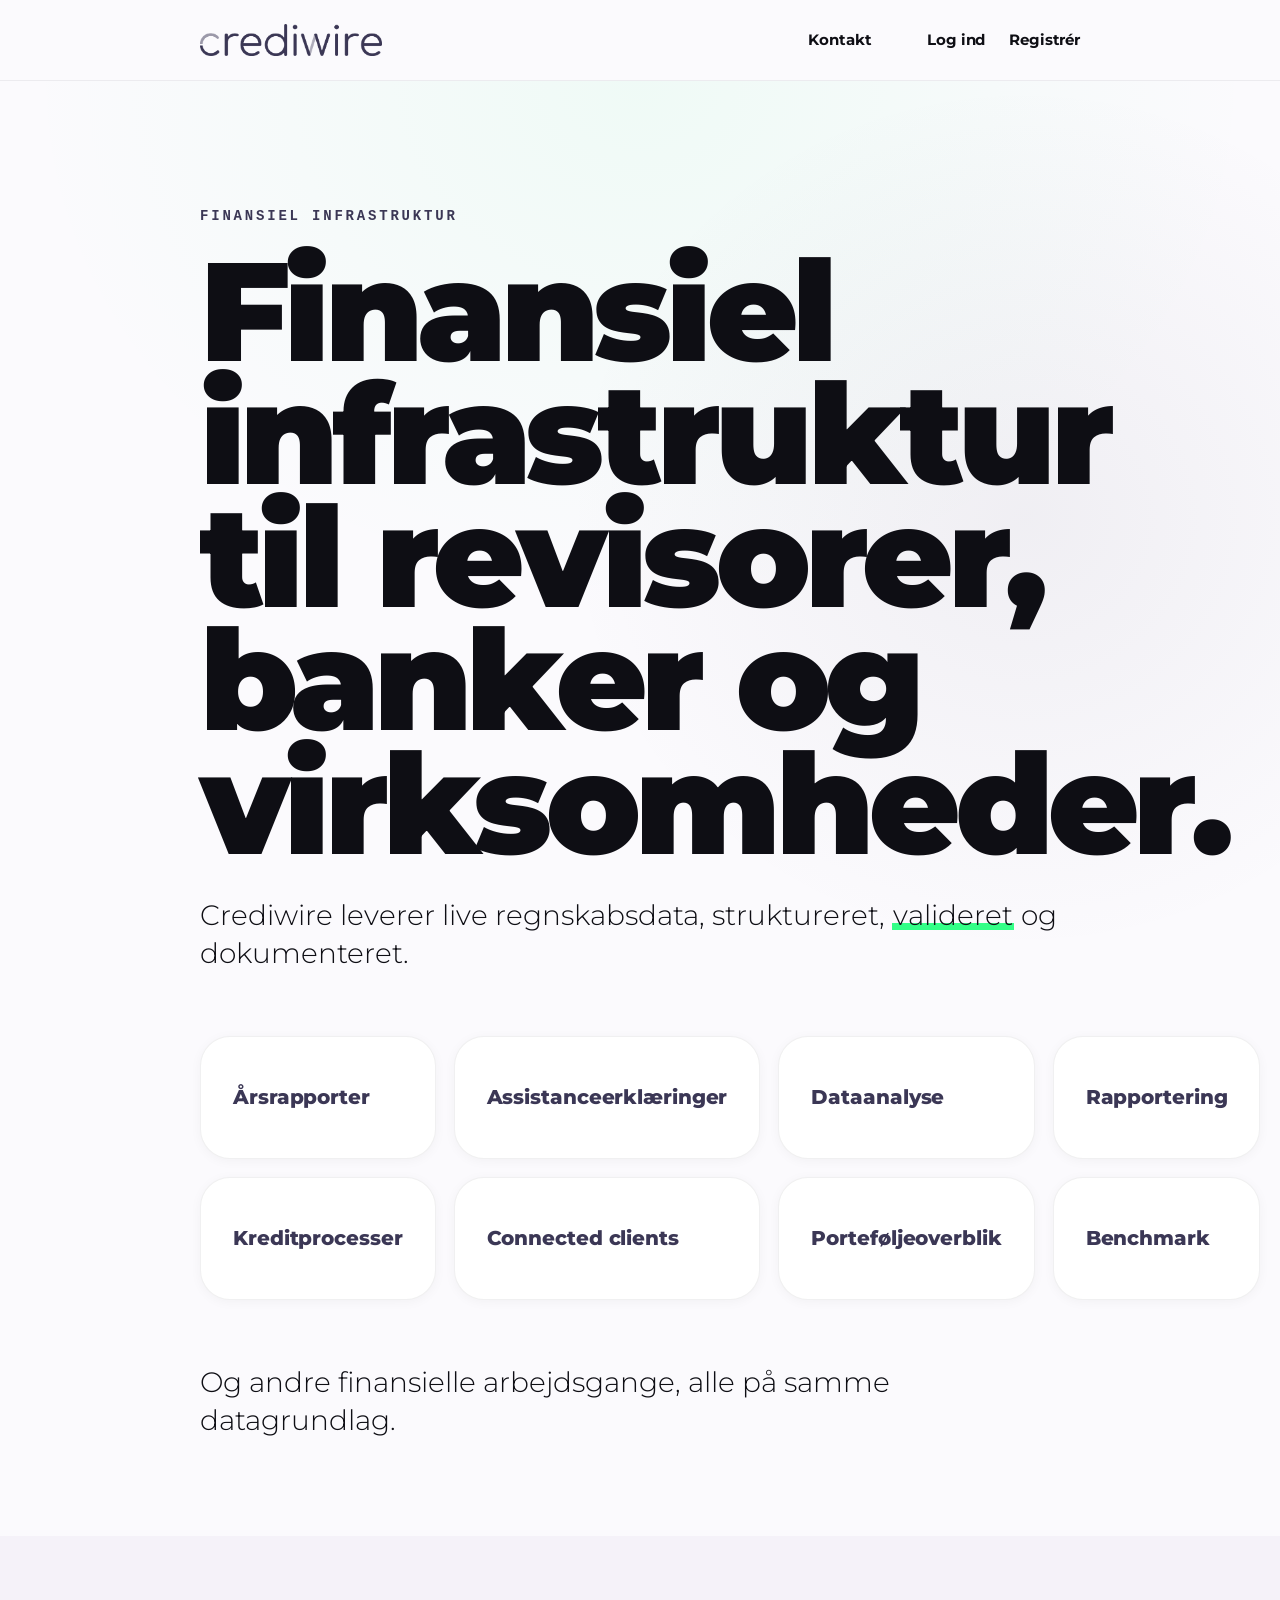
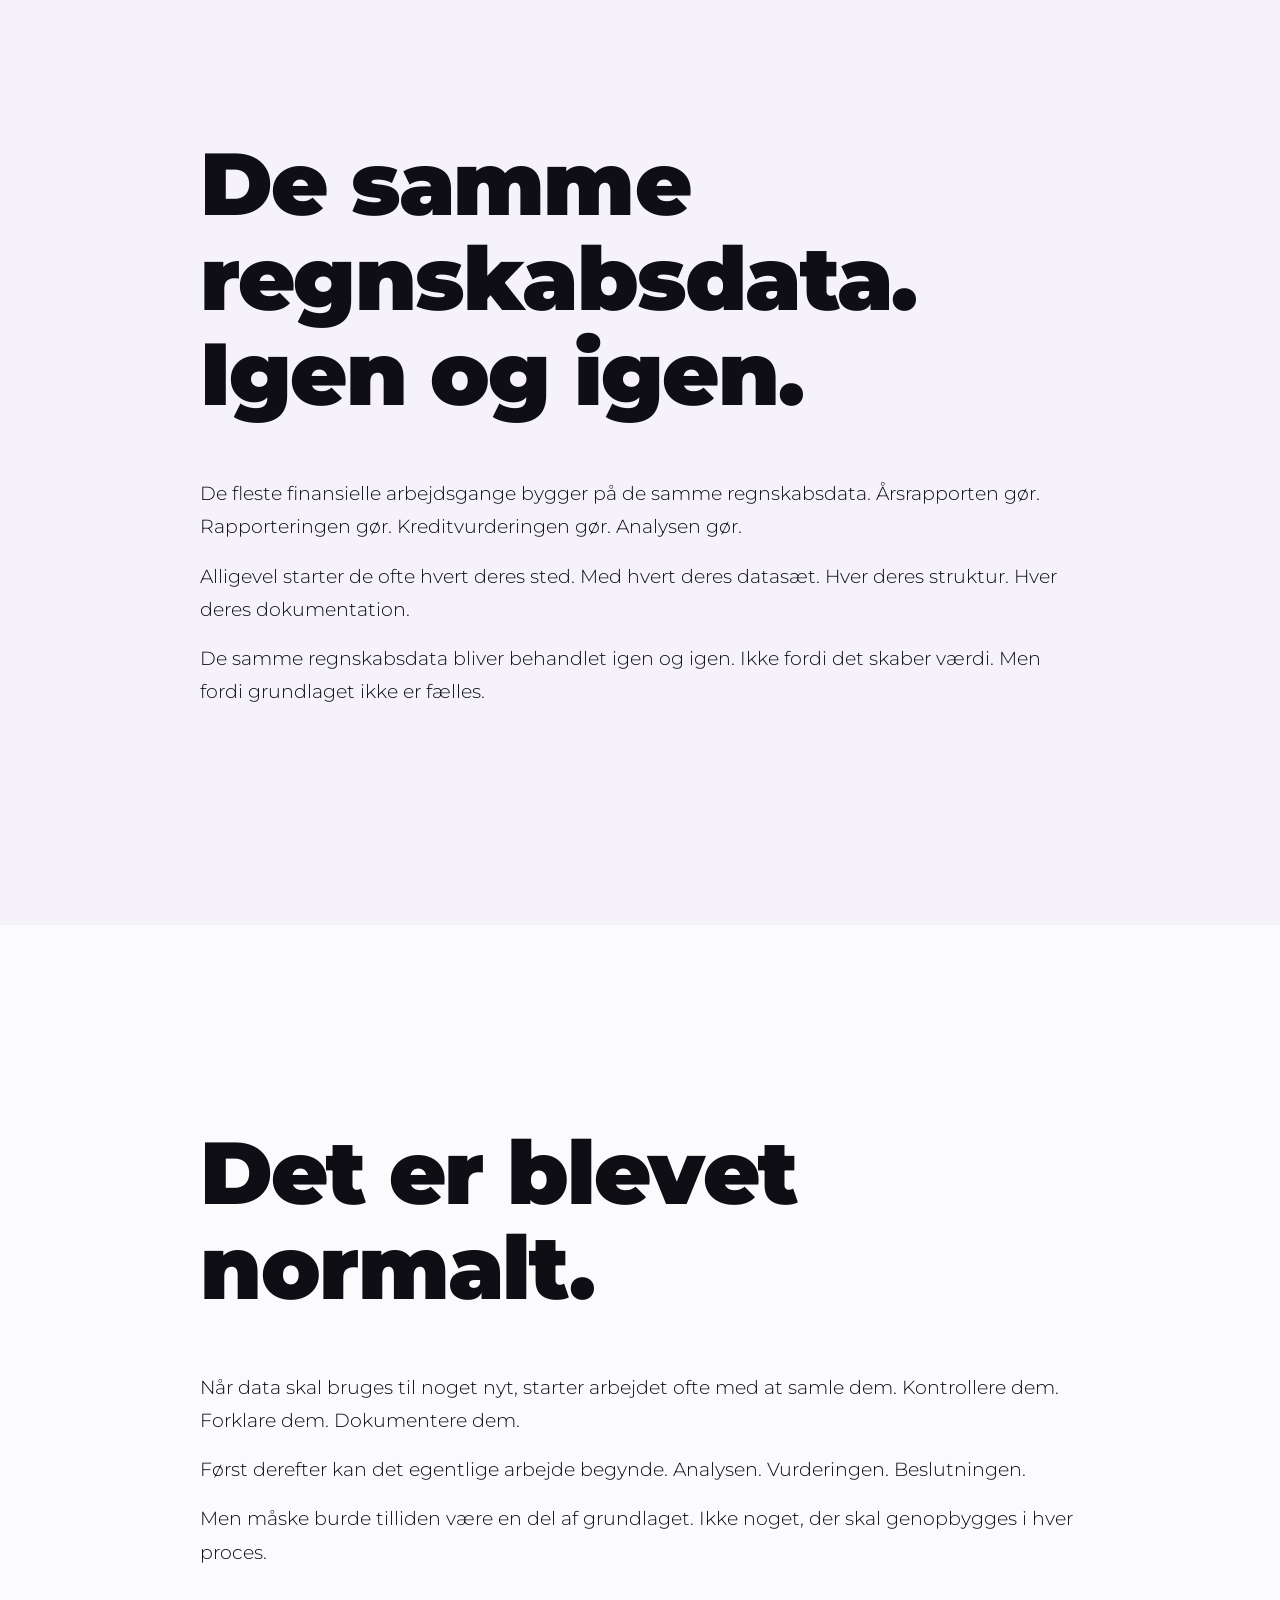
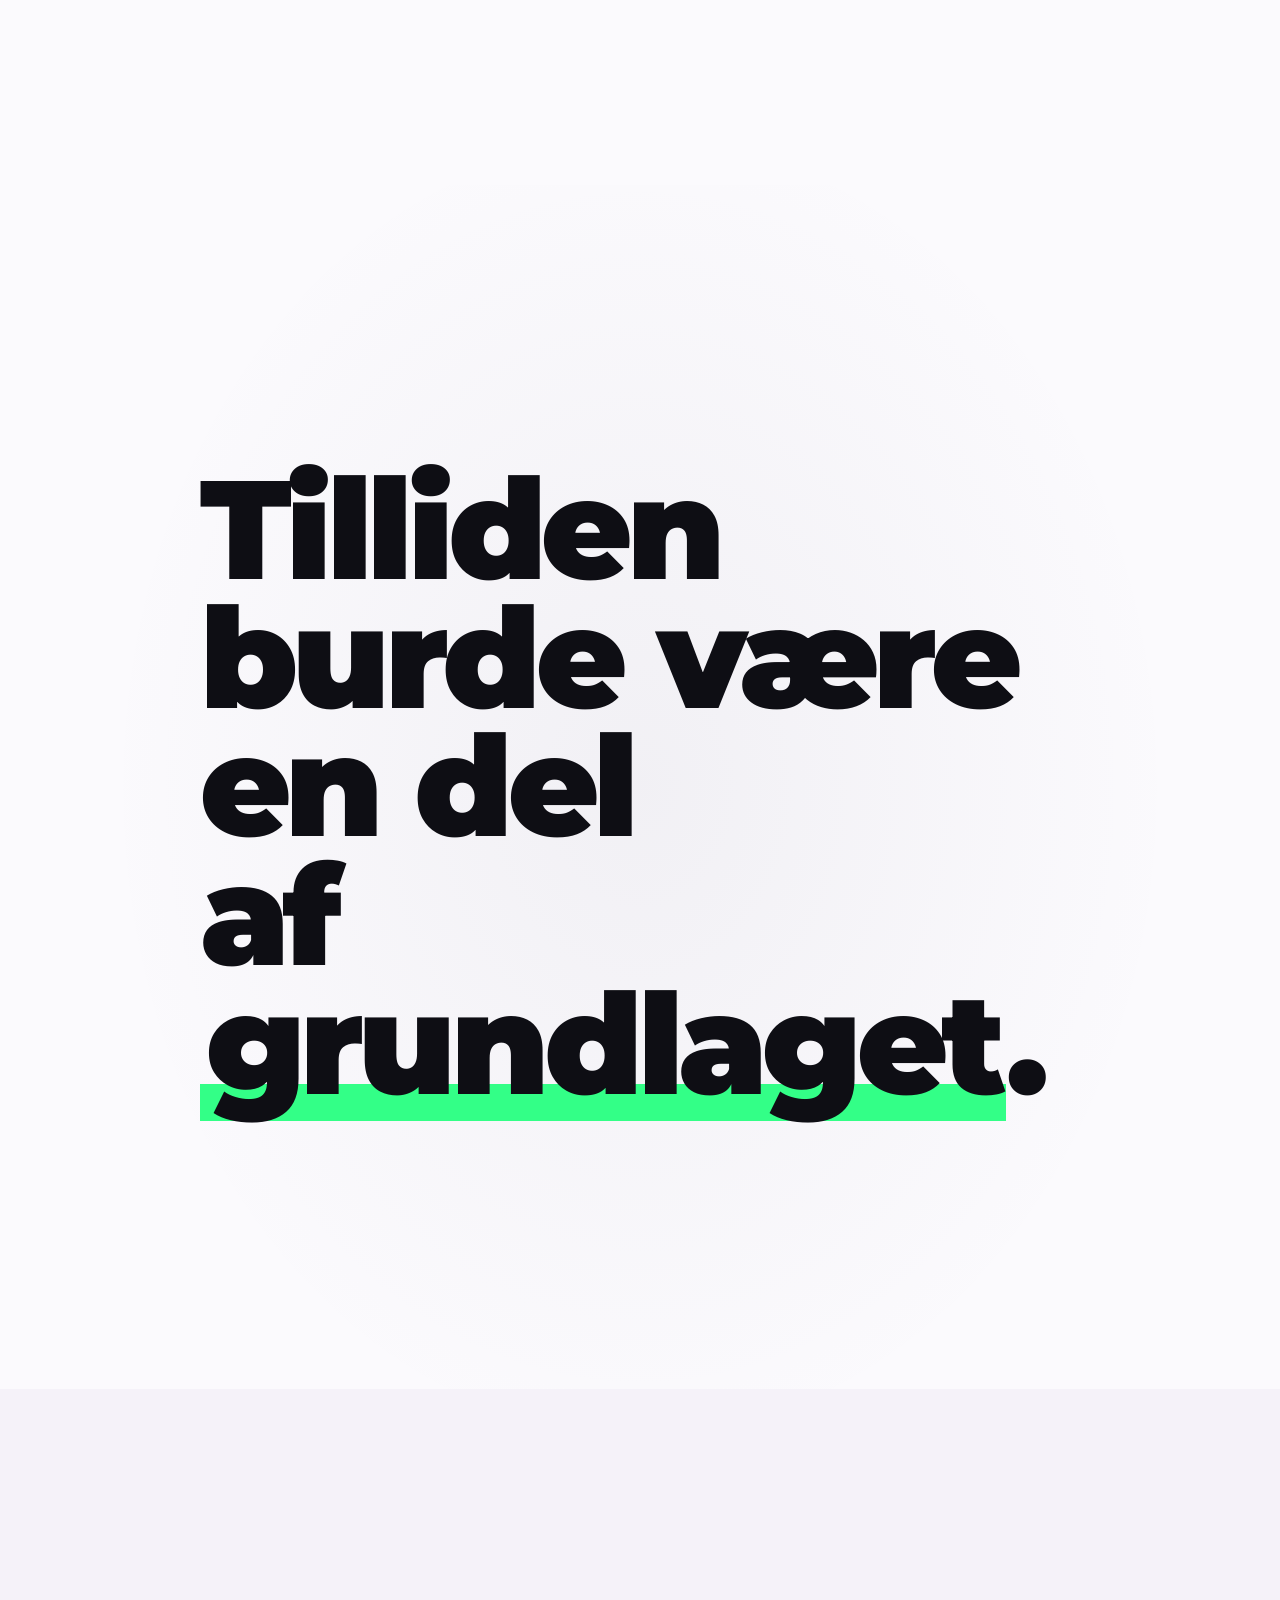
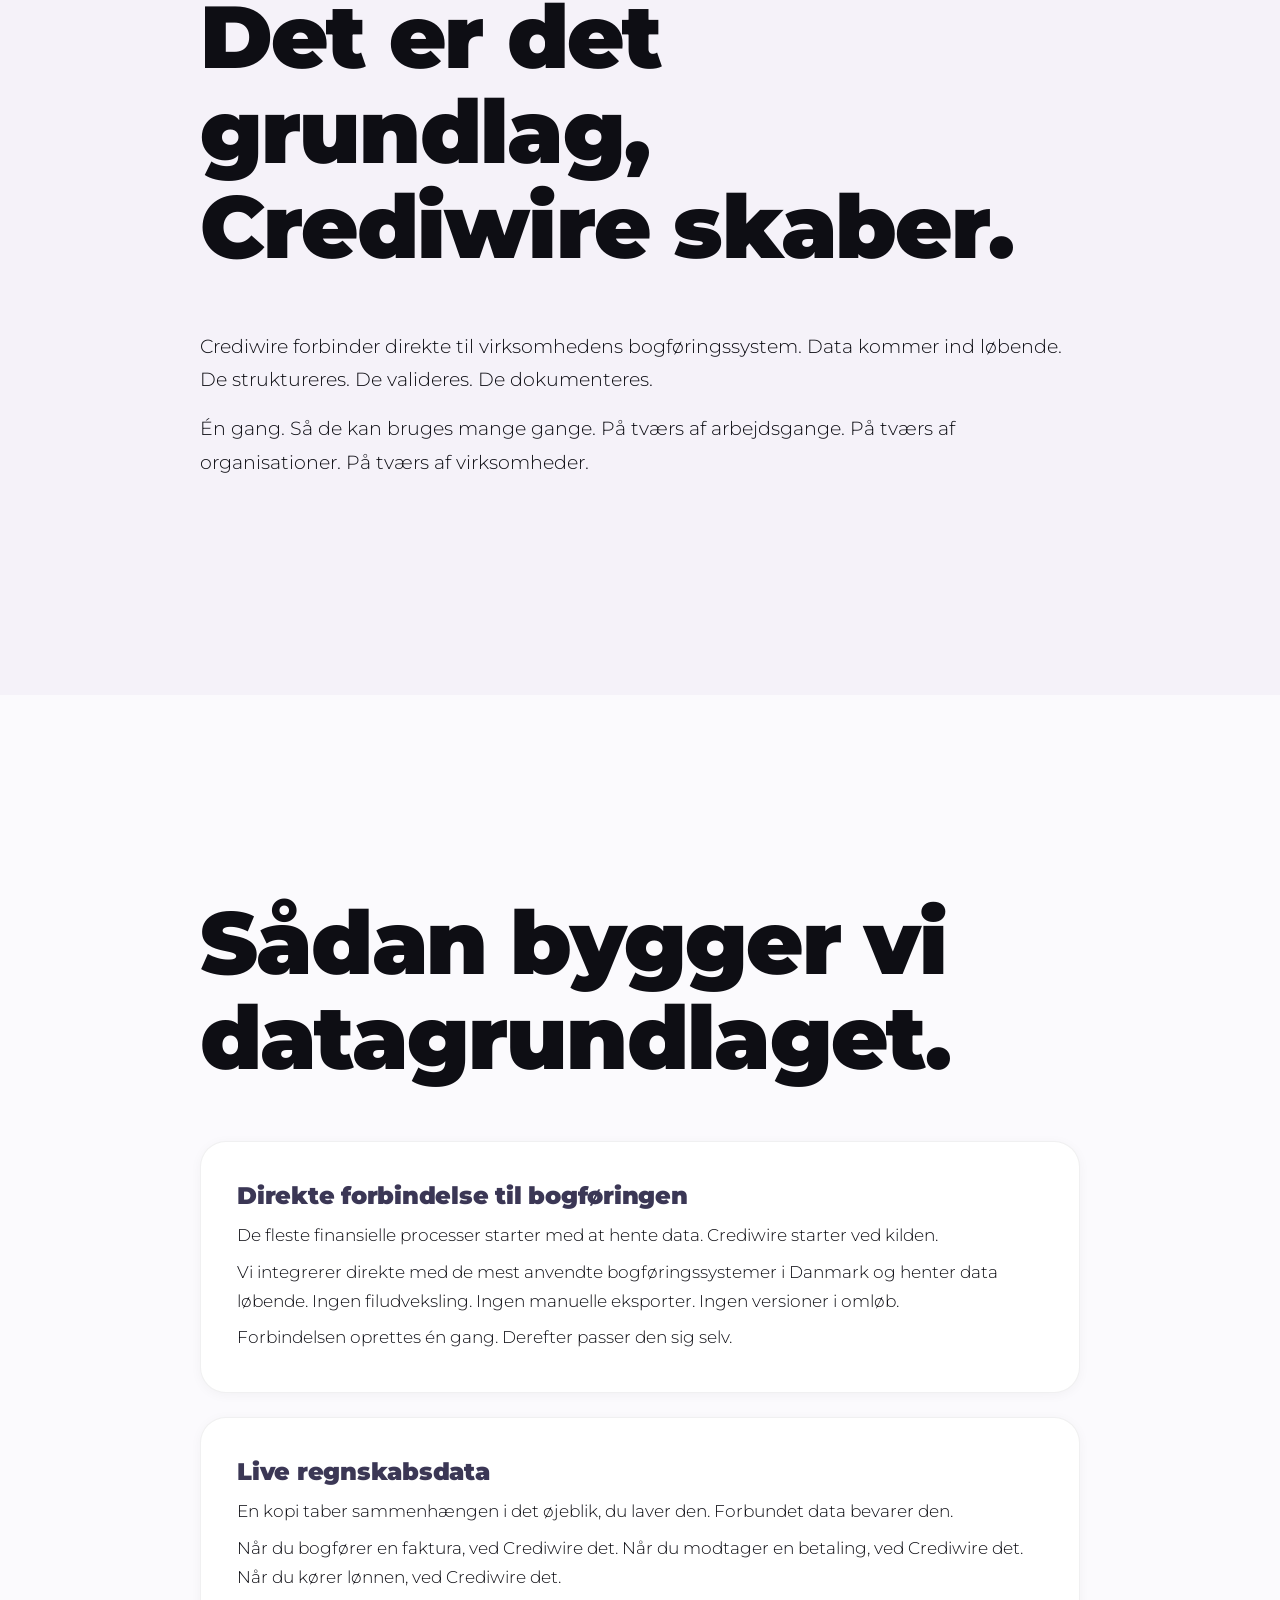
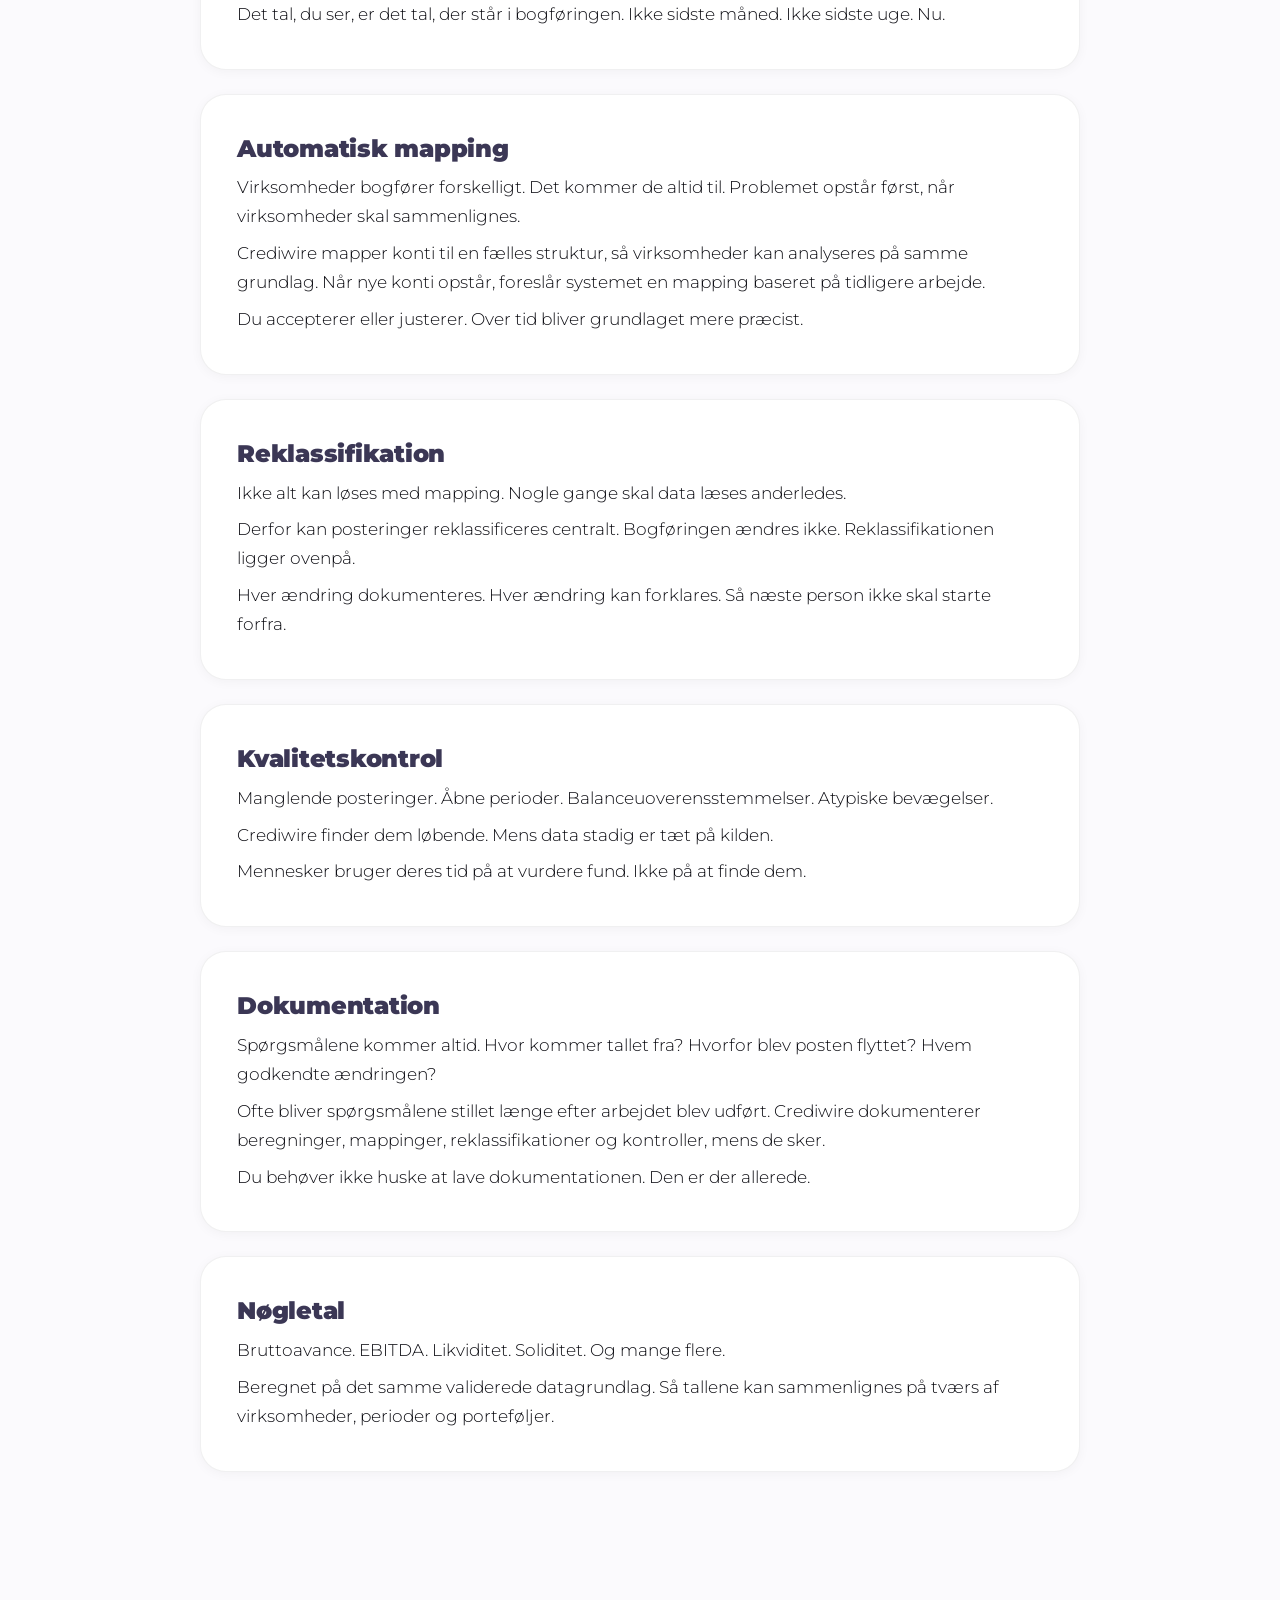
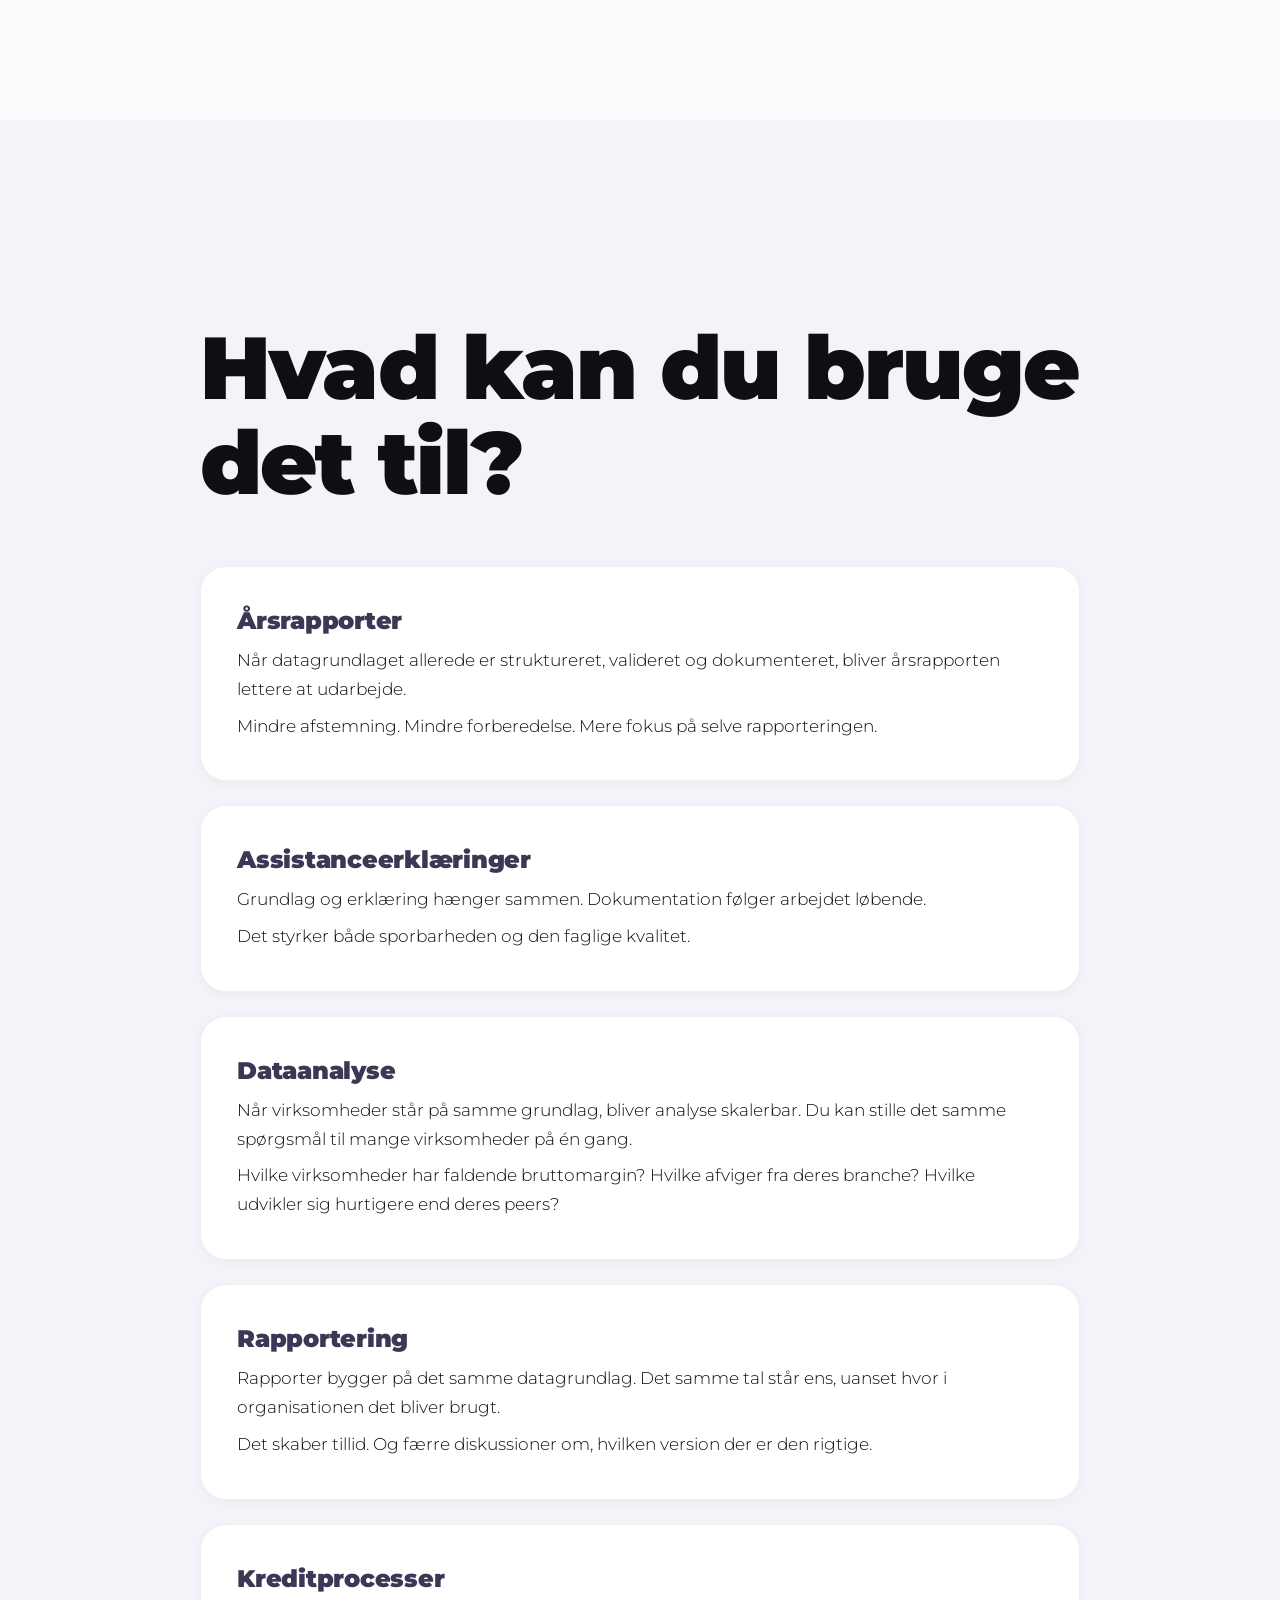
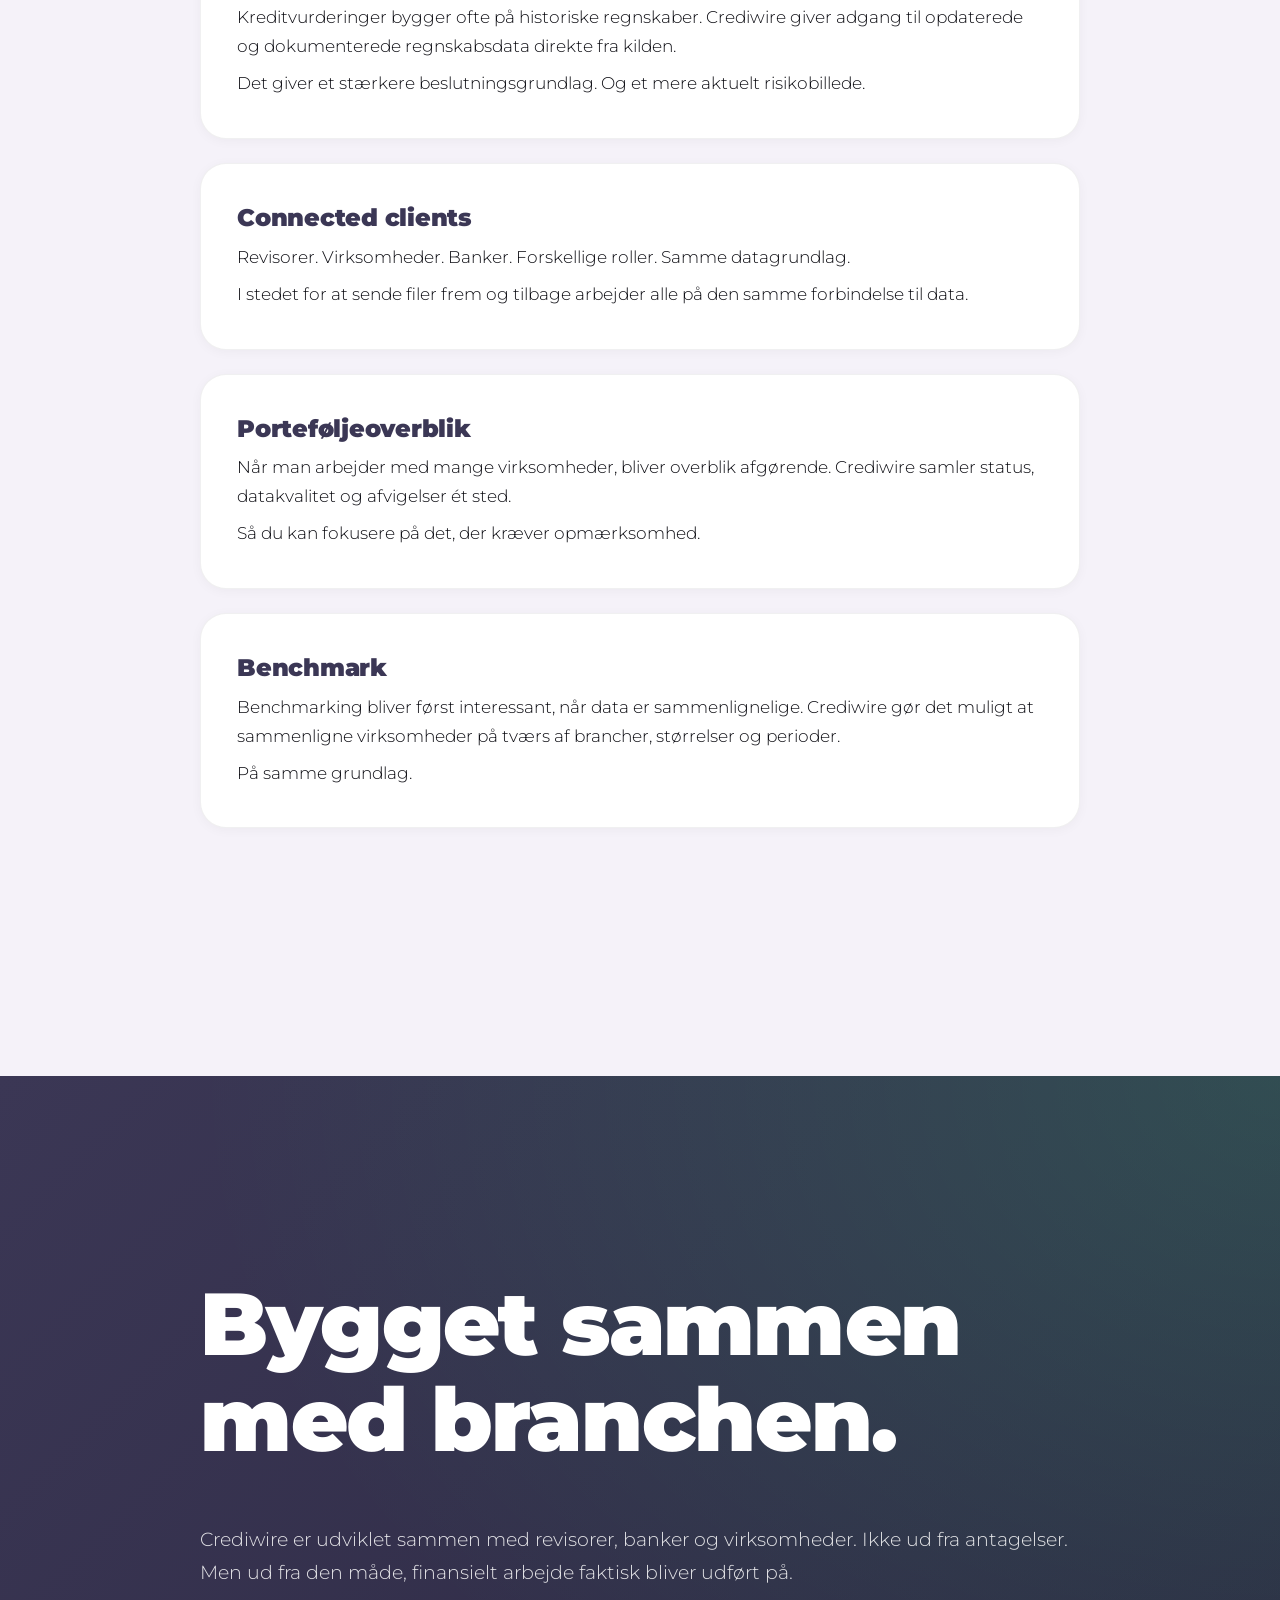
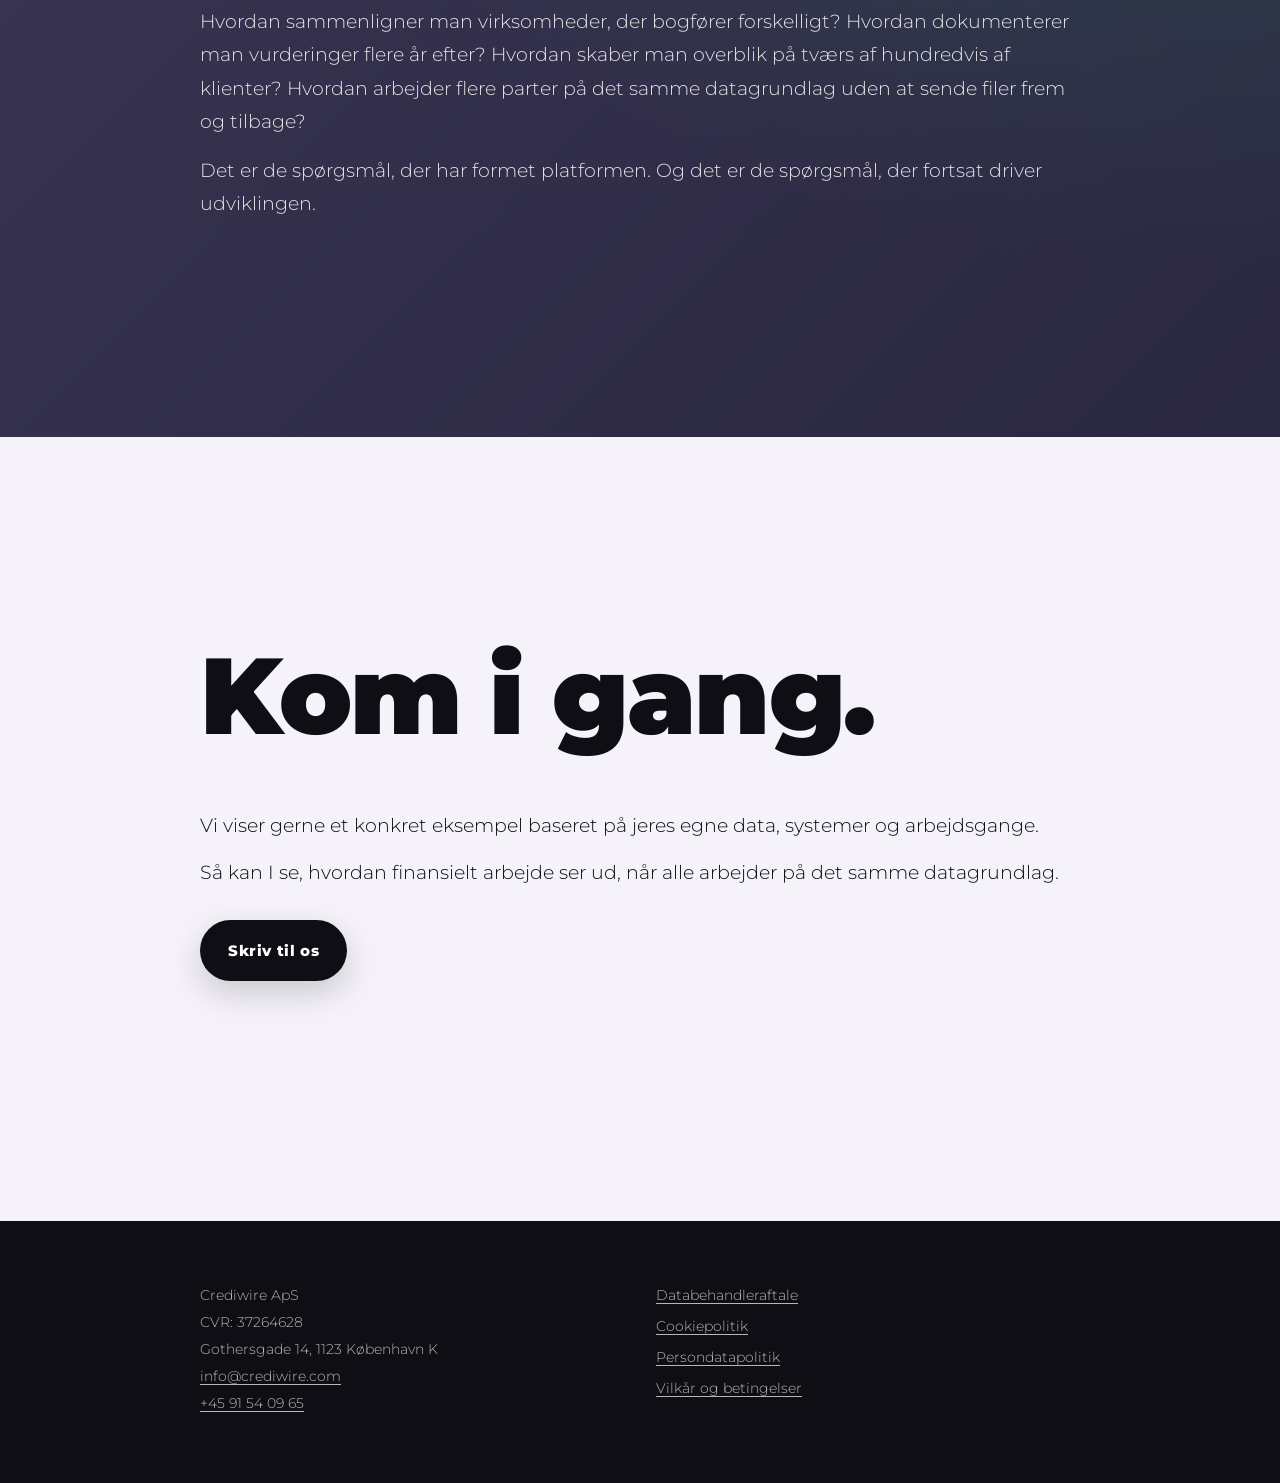
==== deploy/index.html @ c5604cca "Add full website redesign with Cloudflare Pages deploy setup Includes: - Production-ready site in de" ====
<!doctype html>
<html lang="da">
  <head>
    <meta charset="utf-8">
    <meta name="viewport" content="width=device-width, initial-scale=1">
    <title>Crediwire — Finansiel infrastruktur til revisorer, banker og virksomheder</title>
    <meta name="description" content="Crediwire leverer live regnskabsdata, struktureret, valideret og dokumenteret. Finansiel infrastruktur til revisorer, banker og virksomheder.">
    <meta name="theme-color" content="#3B3755">

    <meta property="og:type" content="website">
    <meta property="og:title" content="Crediwire — Finansiel infrastruktur">
    <meta property="og:description" content="Live regnskabsdata, struktureret, valideret og dokumenteret. Det grundlag, finansielt arbejde står på.">
    <meta property="og:url" content="https://www.crediwire.com/">
    <meta property="og:image" content="https://www.crediwire.com/CW_logo_lilla_rgb.png">
    <meta property="og:locale" content="da_DK">
    <meta property="og:site_name" content="Crediwire">

    <meta name="twitter:card" content="summary_large_image">
    <meta name="twitter:title" content="Crediwire — Finansiel infrastruktur">
    <meta name="twitter:description" content="Live regnskabsdata, struktureret, valideret og dokumenteret.">
    <meta name="twitter:image" content="https://www.crediwire.com/CW_logo_lilla_rgb.png">

    <link rel="icon" type="image/png" href="/CW_logo_lilla_rgb.png">
    <link rel="apple-touch-icon" href="/CW_logo_lilla_rgb.png">
    <link rel="canonical" href="https://www.crediwire.com/">
    <link rel="stylesheet" href="shared.css">
  </head>
  <body>
    <header class="site-header">
      <a class="logo" href="/" aria-label="Crediwire">
        <img src="CW_logo_lilla_rgb.png" alt="">
      </a>
      <input type="checkbox" id="menu-toggle" class="menu-toggle" aria-hidden="true">
      <label for="menu-toggle" class="burger" aria-label="Menu">
        <span></span><span></span><span></span>
      </label>
      <nav class="nav" aria-label="Hovednavigation">
        <a href="#kontakt">Kontakt</a>
        <a href="https://app.crediwire.com/login">Log ind</a>
        <a href="https://app.crediwire.com/register">Registrér</a>
      </nav>
    </header>

    <section class="section hero">
      <div class="inner">
        <span class="label">Finansiel infrastruktur</span>
        <h1>Finansiel infrastruktur til revisorer, banker og virksomheder.</h1>
        <p class="lead">Crediwire leverer live regnskabsdata, struktureret, <span class="hi">valideret</span> og dokumenteret.</p>
        <div class="tile-grid">
          <div class="tile">Årsrapporter</div>
          <div class="tile">Assistanceerklæringer</div>
          <div class="tile">Dataanalyse</div>
          <div class="tile">Rapportering</div>
          <div class="tile">Kreditprocesser</div>
          <div class="tile">Connected clients</div>
          <div class="tile">Porteføljeoverblik</div>
          <div class="tile">Benchmark</div>
        </div>
        <p class="lead">Og andre finansielle arbejdsgange, alle på samme datagrundlag.</p>
      </div>
    </section>

    <section class="section tint">
      <div class="inner">
        <h2>De samme regnskabsdata. Igen og igen.</h2>
        <p>De fleste finansielle arbejdsgange bygger på de samme regnskabsdata. Årsrapporten gør. Rapporteringen gør. Kreditvurderingen gør. Analysen gør.</p>
        <p>Alligevel starter de ofte hvert deres sted. Med hvert deres datasæt. Hver deres struktur. Hver deres dokumentation.</p>
        <p>De samme regnskabsdata bliver behandlet igen og igen. Ikke fordi det skaber værdi. Men fordi grundlaget ikke er fælles.</p>
      </div>
    </section>

    <section class="section">
      <div class="inner">
        <h2>Det er blevet normalt.</h2>
        <p>Når data skal bruges til noget nyt, starter arbejdet ofte med at samle dem. Kontrollere dem. Forklare dem. Dokumentere dem.</p>
        <p>Først derefter kan det egentlige arbejde begynde. Analysen. Vurderingen. Beslutningen.</p>
        <p>Men måske burde tilliden være en del af grundlaget. Ikke noget, der skal genopbygges i hver proces.</p>
      </div>
    </section>

    <div class="stat-wrap"><p class="stat">Tilliden burde være en del<br>af <span class="hi">grundlaget</span>.</p></div>

    <section class="section tint">
      <div class="inner">
        <h2>Det er det grundlag, Crediwire skaber.</h2>
        <p>Crediwire forbinder direkte til virksomhedens bogføringssystem. Data kommer ind løbende. De struktureres. De valideres. De dokumenteres.</p>
        <p>Én gang. Så de kan bruges mange gange. På tværs af arbejdsgange. På tværs af organisationer. På tværs af virksomheder.</p>
      </div>
    </section>

    <section class="section">
      <div class="inner">
        <h2>Sådan bygger vi datagrundlaget.</h2>

        <div class="feature-grid">
          <div class="feature-box">
            <h4>Direkte forbindelse til bogføringen</h4>
            <p>De fleste finansielle processer starter med at hente data. Crediwire starter ved kilden.</p>
            <p>Vi integrerer direkte med de mest anvendte bogføringssystemer i Danmark og henter data løbende. Ingen filudveksling. Ingen manuelle eksporter. Ingen versioner i omløb.</p>
            <p>Forbindelsen oprettes én gang. Derefter passer den sig selv.</p>
          </div>

          <div class="feature-box">
            <h4>Live regnskabsdata</h4>
            <p>En kopi taber sammenhængen i det øjeblik, du laver den. Forbundet data bevarer den.</p>
            <p>Når du bogfører en faktura, ved Crediwire det. Når du modtager en betaling, ved Crediwire det. Når du kører lønnen, ved Crediwire det.</p>
            <p>Det tal, du ser, er det tal, der står i bogføringen. Ikke sidste måned. Ikke sidste uge. Nu.</p>
          </div>

          <div class="feature-box">
            <h4>Automatisk mapping</h4>
            <p>Virksomheder bogfører forskelligt. Det kommer de altid til. Problemet opstår først, når virksomheder skal sammenlignes.</p>
            <p>Crediwire mapper konti til en fælles struktur, så virksomheder kan analyseres på samme grundlag. Når nye konti opstår, foreslår systemet en mapping baseret på tidligere arbejde.</p>
            <p>Du accepterer eller justerer. Over tid bliver grundlaget mere præcist.</p>
          </div>

          <div class="feature-box">
            <h4>Reklassifikation</h4>
            <p>Ikke alt kan løses med mapping. Nogle gange skal data læses anderledes.</p>
            <p>Derfor kan posteringer reklassificeres centralt. Bogføringen ændres ikke. Reklassifikationen ligger ovenpå.</p>
            <p>Hver ændring dokumenteres. Hver ændring kan forklares. Så næste person ikke skal starte forfra.</p>
          </div>

          <div class="feature-box">
            <h4>Kvalitetskontrol</h4>
            <p>Manglende posteringer. Åbne perioder. Balanceuoverensstemmelser. Atypiske bevægelser.</p>
            <p>Crediwire finder dem løbende. Mens data stadig er tæt på kilden.</p>
            <p>Mennesker bruger deres tid på at vurdere fund. Ikke på at finde dem.</p>
          </div>

          <div class="feature-box">
            <h4>Dokumentation</h4>
            <p>Spørgsmålene kommer altid. Hvor kommer tallet fra? Hvorfor blev posten flyttet? Hvem godkendte ændringen?</p>
            <p>Ofte bliver spørgsmålene stillet længe efter arbejdet blev udført. Crediwire dokumenterer beregninger, mappinger, reklassifikationer og kontroller, mens de sker.</p>
            <p>Du behøver ikke huske at lave dokumentationen. Den er der allerede.</p>
          </div>

          <div class="feature-box">
            <h4>Nøgletal</h4>
            <p>Bruttoavance. EBITDA. Likviditet. Soliditet. Og mange flere.</p>
            <p>Beregnet på det samme validerede datagrundlag. Så tallene kan sammenlignes på tværs af virksomheder, perioder og porteføljer.</p>
          </div>
        </div>
      </div>
    </section>

    <section class="section tint">
      <div class="inner">
        <h2>Hvad kan du bruge det til?</h2>

        <div class="feature-grid">
          <div class="feature-box">
            <h4>Årsrapporter</h4>
            <p>Når datagrundlaget allerede er struktureret, valideret og dokumenteret, bliver årsrapporten lettere at udarbejde.</p>
            <p>Mindre afstemning. Mindre forberedelse. Mere fokus på selve rapporteringen.</p>
          </div>

          <div class="feature-box">
            <h4>Assistanceerklæringer</h4>
            <p>Grundlag og erklæring hænger sammen. Dokumentation følger arbejdet løbende.</p>
            <p>Det styrker både sporbarheden og den faglige kvalitet.</p>
          </div>

          <div class="feature-box">
            <h4>Dataanalyse</h4>
            <p>Når virksomheder står på samme grundlag, bliver analyse skalerbar. Du kan stille det samme spørgsmål til mange virksomheder på én gang.</p>
            <p>Hvilke virksomheder har faldende bruttomargin? Hvilke afviger fra deres branche? Hvilke udvikler sig hurtigere end deres peers?</p>
          </div>

          <div class="feature-box">
            <h4>Rapportering</h4>
            <p>Rapporter bygger på det samme datagrundlag. Det samme tal står ens, uanset hvor i organisationen det bliver brugt.</p>
            <p>Det skaber tillid. Og færre diskussioner om, hvilken version der er den rigtige.</p>
          </div>

          <div class="feature-box">
            <h4>Kreditprocesser</h4>
            <p>Kreditvurderinger bygger ofte på historiske regnskaber. Crediwire giver adgang til opdaterede og dokumenterede regnskabsdata direkte fra kilden.</p>
            <p>Det giver et stærkere beslutningsgrundlag. Og et mere aktuelt risikobillede.</p>
          </div>

          <div class="feature-box">
            <h4>Connected clients</h4>
            <p>Revisorer. Virksomheder. Banker. Forskellige roller. Samme datagrundlag.</p>
            <p>I stedet for at sende filer frem og tilbage arbejder alle på den samme forbindelse til data.</p>
          </div>

          <div class="feature-box">
            <h4>Porteføljeoverblik</h4>
            <p>Når man arbejder med mange virksomheder, bliver overblik afgørende. Crediwire samler status, datakvalitet og afvigelser ét sted.</p>
            <p>Så du kan fokusere på det, der kræver opmærksomhed.</p>
          </div>

          <div class="feature-box">
            <h4>Benchmark</h4>
            <p>Benchmarking bliver først interessant, når data er sammenlignelige. Crediwire gør det muligt at sammenligne virksomheder på tværs af brancher, størrelser og perioder.</p>
            <p>På samme grundlag.</p>
          </div>
        </div>
      </div>
    </section>

    <section class="section lilac">
      <div class="inner">
        <h2>Bygget sammen med branchen.</h2>
        <p>Crediwire er udviklet sammen med revisorer, banker og virksomheder. Ikke ud fra antagelser. Men ud fra den måde, finansielt arbejde faktisk bliver udført på.</p>
        <p>Hvordan sammenligner man virksomheder, der bogfører forskelligt? Hvordan dokumenterer man vurderinger flere år efter? Hvordan skaber man overblik på tværs af hundredvis af klienter? Hvordan arbejder flere parter på det samme datagrundlag uden at sende filer frem og tilbage?</p>
        <p>Det er de spørgsmål, der har formet platformen. Og det er de spørgsmål, der fortsat driver udviklingen.</p>
      </div>
    </section>

    <section class="section tint cta" id="kontakt">
      <div class="inner">
        <h2>Kom i gang.</h2>
        <p>Vi viser gerne et konkret eksempel baseret på jeres egne data, systemer og arbejdsgange.</p>
        <p>Så kan I se, hvordan finansielt arbejde ser ud, når alle arbejder på det samme datagrundlag.</p>
        <a class="contact" href="mailto:info@crediwire.com">Skriv til os</a>
      </div>
    </section>

    <footer class="site-footer">
      <div class="grid">
        <div class="info">
          <p>Crediwire ApS</p>
          <p>CVR: 37264628</p>
          <p>Gothersgade 14, 1123 København K</p>
          <p><a href="mailto:info@crediwire.com">info@crediwire.com</a></p>
          <p><a href="tel:+4591540965">+45 91 54 09 65</a></p>
        </div>
        <nav>
          <a href="https://www.crediwire.dk/data-processing-agreement">Databehandleraftale</a>
          <a href="https://www.crediwire.dk/cookie-policy">Cookiepolitik</a>
          <a href="https://www.crediwire.dk/privacy-policy">Persondatapolitik</a>
          <a href="https://www.crediwire.dk/terms-and-conditions">Vilkår og betingelser</a>
        </nav>
      </div>
    </footer>
  </body>
</html>
---- deploy/shared.css ----
@import url("https://fonts.googleapis.com/css2?family=Montserrat:wght@300;700;800;900&display=swap");

:root {
  --bg: #FBFAFD;
  --bg-tint: #F5F2F9;
  --ink: #0E0E14;
  --ink-mute: #4F4B6B;
  --purple: #3B3755;
  --purple-light: #6F6A92;
  --green: #33FF87;
  --white: #fff;
  --col: 880px;
}

* { box-sizing: border-box; }
html, body { overflow-x: hidden; max-width: 100%; }
html {
  -webkit-font-smoothing: antialiased;
  -moz-osx-font-smoothing: grayscale;
  -webkit-text-size-adjust: 100%;
  text-size-adjust: 100%;
}
body {
  margin: 0;
  background: var(--bg);
  color: var(--ink);
  font-family: "Montserrat", sans-serif;
  font-weight: 300;
  line-height: 1.7;
}
a { color: inherit; text-decoration-color: currentColor; text-underline-offset: 0.2em; }

/* ===== HEADER (mobile first) ===== */
.site-header {
  position: sticky; top: 0; z-index: 50;
  background: var(--bg);
  color: var(--ink);
  padding: 16px 20px;
  display: flex; align-items: center; justify-content: space-between; gap: 16px;
  border-bottom: 1px solid rgba(14,14,20,0.06);
  flex-wrap: nowrap;
}
.logo { flex: 0 1 auto; min-width: 0; display: inline-flex; align-items: center; }
.logo img { display: block; max-height: 24px; width: auto; max-width: 100%; }

/* Burger toggle - hidden checkbox */
.menu-toggle {
  position: absolute;
  left: -9999px;
  opacity: 0;
  width: 0;
  height: 0;
}

/* Burger button (label) */
.burger {
  display: flex;
  flex: 0 0 44px;
  flex-direction: column;
  justify-content: center;
  align-items: center;
  gap: 6px;
  width: 44px;
  height: 44px;
  cursor: pointer;
  z-index: 101;
  position: relative;
  margin: -10px;
  padding: 10px;
}
.burger span {
  display: block;
  width: 26px;
  height: 2px;
  background: var(--ink);
  border-radius: 2px;
  transition: transform 0.25s ease, opacity 0.2s ease;
}

/* Nav - mobile overlay */
.nav {
  position: fixed;
  top: 0; left: 0; right: 0; bottom: 0;
  background: var(--bg);
  display: flex;
  flex-direction: column;
  align-items: flex-start;
  justify-content: center;
  padding: 80px 32px 32px;
  gap: 28px;
  z-index: 100;
  transform: translateY(-100%);
  transition: transform 0.3s ease;
}
.menu-toggle:checked ~ .nav {
  transform: translateY(0);
}
.menu-toggle:checked ~ .burger span:nth-child(1) {
  transform: translate(0, 7px) rotate(45deg);
}
.menu-toggle:checked ~ .burger span:nth-child(2) {
  opacity: 0;
}
.menu-toggle:checked ~ .burger span:nth-child(3) {
  transform: translate(0, -7px) rotate(-45deg);
}
.nav a {
  color: var(--ink);
  font-size: 26px;
  font-weight: 800;
  text-decoration: none;
  letter-spacing: -0.01em;
}

/* ===== SECTIONS (mobile first) ===== */
.section {
  padding: 64px 20px;
  position: relative;
}
.section.tint { background: var(--bg-tint); }
.section.lilac {
  background:
    radial-gradient(ellipse at top right, rgba(51,255,135,0.15) 0%, transparent 60%),
    linear-gradient(135deg, var(--purple) 0%, #2A2740 100%);
  color: var(--white);
}
.section.lilac h2, .section.lilac h3, .section.lilac h4 { color: var(--white); }
.section.lilac p { color: rgba(255,255,255,0.86); }
.section.lilac .label { color: var(--green); }

.inner { max-width: var(--col); margin: 0 auto; }

.section.hero {
  padding: 48px 20px 32px;
  background:
    radial-gradient(ellipse 80% 60% at 50% 0%, rgba(51,255,135,0.06) 0%, transparent 60%),
    radial-gradient(ellipse 60% 50% at 80% 30%, rgba(59,55,85,0.06) 0%, transparent 60%),
    var(--bg);
}

/* ===== TYPOGRAPHY (mobile first) ===== */
.label {
  display: inline-block;
  margin-bottom: 20px;
  font-family: ui-monospace, "SF Mono", Menlo, monospace;
  font-size: 11px;
  font-weight: 800;
  letter-spacing: 0.2em;
  text-transform: uppercase;
  color: var(--purple);
}

.hero h1 {
  margin: 0 0 32px;
  font-size: 32px;
  font-weight: 900;
  line-height: 1.05;
  letter-spacing: -0.02em;
  color: var(--ink);
  overflow-wrap: normal;
  word-wrap: normal;
  hyphens: manual;
}
.hero .lead {
  font-size: 17px;
  font-weight: 300;
  line-height: 1.5;
  margin: 0 0 16px;
  color: var(--ink);
  overflow-wrap: break-word;
}

.hi {
  background-image: linear-gradient(to top, transparent 0.06em, var(--green) 0.06em, var(--green) 0.32em, transparent 0.32em);
  padding: 0 0.04em;
}

.section h2 {
  margin: 0 0 24px;
  color: var(--ink);
  font-size: 28px;
  font-weight: 900;
  line-height: 1.08;
  letter-spacing: -0.02em;
  overflow-wrap: break-word;
}
.section.lilac h2 { color: var(--white); }
.section p {
  font-size: 16px;
  line-height: 1.7;
  margin: 0 0 16px;
  overflow-wrap: break-word;
}
.section h3 {
  margin: 40px 0 12px;
  font-size: 22px;
  font-weight: 900;
  line-height: 1.15;
  letter-spacing: -0.015em;
  color: var(--purple);
  overflow-wrap: break-word;
}
.section.lilac h3 { color: var(--white); }
.section h4 {
  margin: 32px 0 8px;
  font-size: 18px;
  font-weight: 900;
  line-height: 1.2;
  letter-spacing: -0.01em;
  color: var(--purple);
  overflow-wrap: break-word;
}
.section.lilac h4 { color: var(--white); }

/* ===== TILES (workflow chips in hero) ===== */
.tile-grid {
  display: grid;
  grid-template-columns: 1fr 1fr;
  gap: 8px;
  margin: 28px 0 28px;
}
.tile {
  padding: 18px 14px;
  background: var(--white);
  color: var(--purple);
  font-size: 13px;
  font-weight: 800;
  letter-spacing: -0.005em;
  line-height: 1.25;
  border: 1px solid rgba(14,14,20,0.06);
  border-radius: 16px;
  box-shadow: 0 2px 12px rgba(14,14,20,0.04);
  overflow-wrap: break-word;
}

/* ===== FEATURE BOXES (one column always) ===== */
.feature-grid {
  display: grid;
  grid-template-columns: 1fr;
  gap: 12px;
  margin: 36px 0 36px;
}
.feature-box {
  padding: 24px 20px;
  background: var(--white);
  color: var(--ink);
  border: 1px solid rgba(14,14,20,0.06);
  border-radius: 18px;
  box-shadow: 0 2px 12px rgba(14,14,20,0.04);
}
.feature-box h4 {
  margin: 0 0 10px;
  font-size: 17px;
  font-weight: 900;
  letter-spacing: -0.01em;
  color: var(--purple);
  overflow-wrap: break-word;
}
.feature-box p {
  margin: 0 0 8px;
  font-size: 14.5px;
  line-height: 1.6;
  color: var(--ink);
  overflow-wrap: break-word;
}
.feature-box p:last-child { margin-bottom: 0; }

/* ===== STATEMENT ===== */
.stat-wrap {
  padding: 80px 20px;
  background:
    radial-gradient(ellipse 60% 80% at 50% 50%, rgba(59,55,85,0.05) 0%, transparent 70%),
    var(--bg);
}
.stat {
  max-width: 1300px;
  margin: 0 auto;
  font-size: 26px;
  font-weight: 900;
  line-height: 1.1;
  letter-spacing: -0.02em;
  color: var(--ink);
  overflow-wrap: normal;
  word-wrap: normal;
  hyphens: manual;
}

/* ===== STEP NUM ===== */
.step-num {
  display: block;
  margin: 48px 0 6px;
  font-family: ui-monospace, "SF Mono", Menlo, monospace;
  font-size: 12px;
  font-weight: 800;
  letter-spacing: 0.2em;
  color: var(--purple);
}
.section.lilac .step-num { color: var(--green); }
.step-num + h3 { margin-top: 0; }

/* ===== CTA ===== */
.cta { padding: 72px 20px 96px; }
.cta h2 { margin-bottom: 20px; }
.cta p { font-size: 17px; margin-bottom: 14px; }
.cta a.contact {
  display: inline-block; margin-top: 16px; padding: 18px 28px;
  background: var(--ink); color: var(--white); text-decoration: none;
  font-size: 15px; font-weight: 800; letter-spacing: 0.04em;
  border-radius: 999px;
  box-shadow: 0 12px 32px rgba(14,14,20,0.18);
}
.cta a.contact:hover { background: var(--purple); transform: translateY(-1px); }

/* ===== FOOTER ===== */
.site-footer {
  background: var(--ink);
  color: rgba(255,255,255,0.6);
  padding: 48px 20px;
}
.site-footer .grid { max-width: var(--col); margin: 0 auto; display: grid; gap: 24px; }
.site-footer p, .site-footer a { font-size: 14px; line-height: 1.5; color: rgba(255,255,255,0.7); }
.site-footer .info p { margin: 0 0 6px; }
.site-footer nav { display: flex; flex-direction: column; gap: 10px; }

/* ===== TABLET (720px+) — typography scales up, burger stays ===== */
@media (min-width: 720px) {
  .site-header { padding: 20px 32px; }
  .logo img { max-height: 28px; }

  .section { padding: 96px 32px; }
  .section.hero { padding: 80px 32px 56px; }

  .hero h1 { font-size: 56px; line-height: 1.0; }
  .hero .lead { font-size: 20px; }

  .section h2 { font-size: 40px; }
  .section h3 { font-size: 28px; }
  .section h4 { font-size: 22px; }
  .section p { font-size: 17px; }

  .label { font-size: 12px; }

  .tile-grid { grid-template-columns: 1fr 1fr 1fr 1fr; gap: 12px; margin: 40px 0 40px; }
  .tile { padding: 24px 18px; font-size: 16px; border-radius: 20px; }

  .feature-grid { gap: 16px; margin: 48px 0 48px; }
  .feature-box { padding: 32px 28px; border-radius: 22px; }
  .feature-box h4 { font-size: 20px; }
  .feature-box p { font-size: 15.5px; }

  .stat-wrap { padding: 120px 32px; }
  .stat { font-size: 48px; }

  .cta { padding: 96px 32px 120px; }
  .cta p { font-size: 18px; }

  .step-num { font-size: 13px; margin-top: 64px; }

  .site-footer { padding: 56px 32px; }
  .site-footer .grid { grid-template-columns: 1fr 1fr; gap: 32px; }
}

/* ===== DESKTOP (1024px+) — hide burger, show inline nav ===== */
@media (min-width: 1024px) {
  .burger { display: none; }
  .menu-toggle ~ .nav {
    position: static;
    transform: none;
    transition: none;
    background: transparent;
    flex-direction: row;
    align-items: center;
    padding: 0;
    gap: 24px;
    justify-content: flex-end;
  }
  .nav a { font-size: 15px; font-weight: 700; }
  .nav a:nth-child(2) { margin-left: 32px; }

  .site-header { padding: 24px max(20px, calc((100vw - var(--col)) / 2)); }
  .logo img { max-height: 32px; }

  .section { padding: 200px max(20px, calc((100vw - var(--col)) / 2)); }
  .section.hero { padding: 120px max(20px, calc((100vw - var(--col)) / 2)) 80px; }

  .hero h1 { font-size: 140px; line-height: 0.88; letter-spacing: -0.04em; }
  .hero .lead { font-size: 28px; line-height: 1.35; }

  .section h2 { font-size: 88px; margin-bottom: 56px; }
  .section h3 { font-size: 40px; margin-top: 80px; }
  .section h4 { font-size: 26px; }
  .section p { font-size: 19px; line-height: 1.75; }

  .label { font-size: 14px; }

  .tile-grid { margin: 64px 0 64px; gap: 18px; }
  .tile { padding: 48px 32px; font-size: 20px; border-radius: 30px; }

  .feature-grid { gap: 24px; }
  .feature-box { padding: 40px 36px; border-radius: 26px; }
  .feature-box h4 { font-size: 24px; }
  .feature-box p { font-size: 16.5px; }

  .stat-wrap { padding: 280px max(20px, calc((100vw - var(--col)) / 2)); }
  .stat { font-size: 140px; line-height: 0.92; letter-spacing: -0.04em; }

  .cta { padding-top: 200px; padding-bottom: 240px; }
  .cta h2 { font-size: 108px; }

  .step-num { margin-top: 80px; font-size: 14px; }

  .site-footer { padding: 64px max(20px, calc((100vw - var(--col)) / 2)); }
}
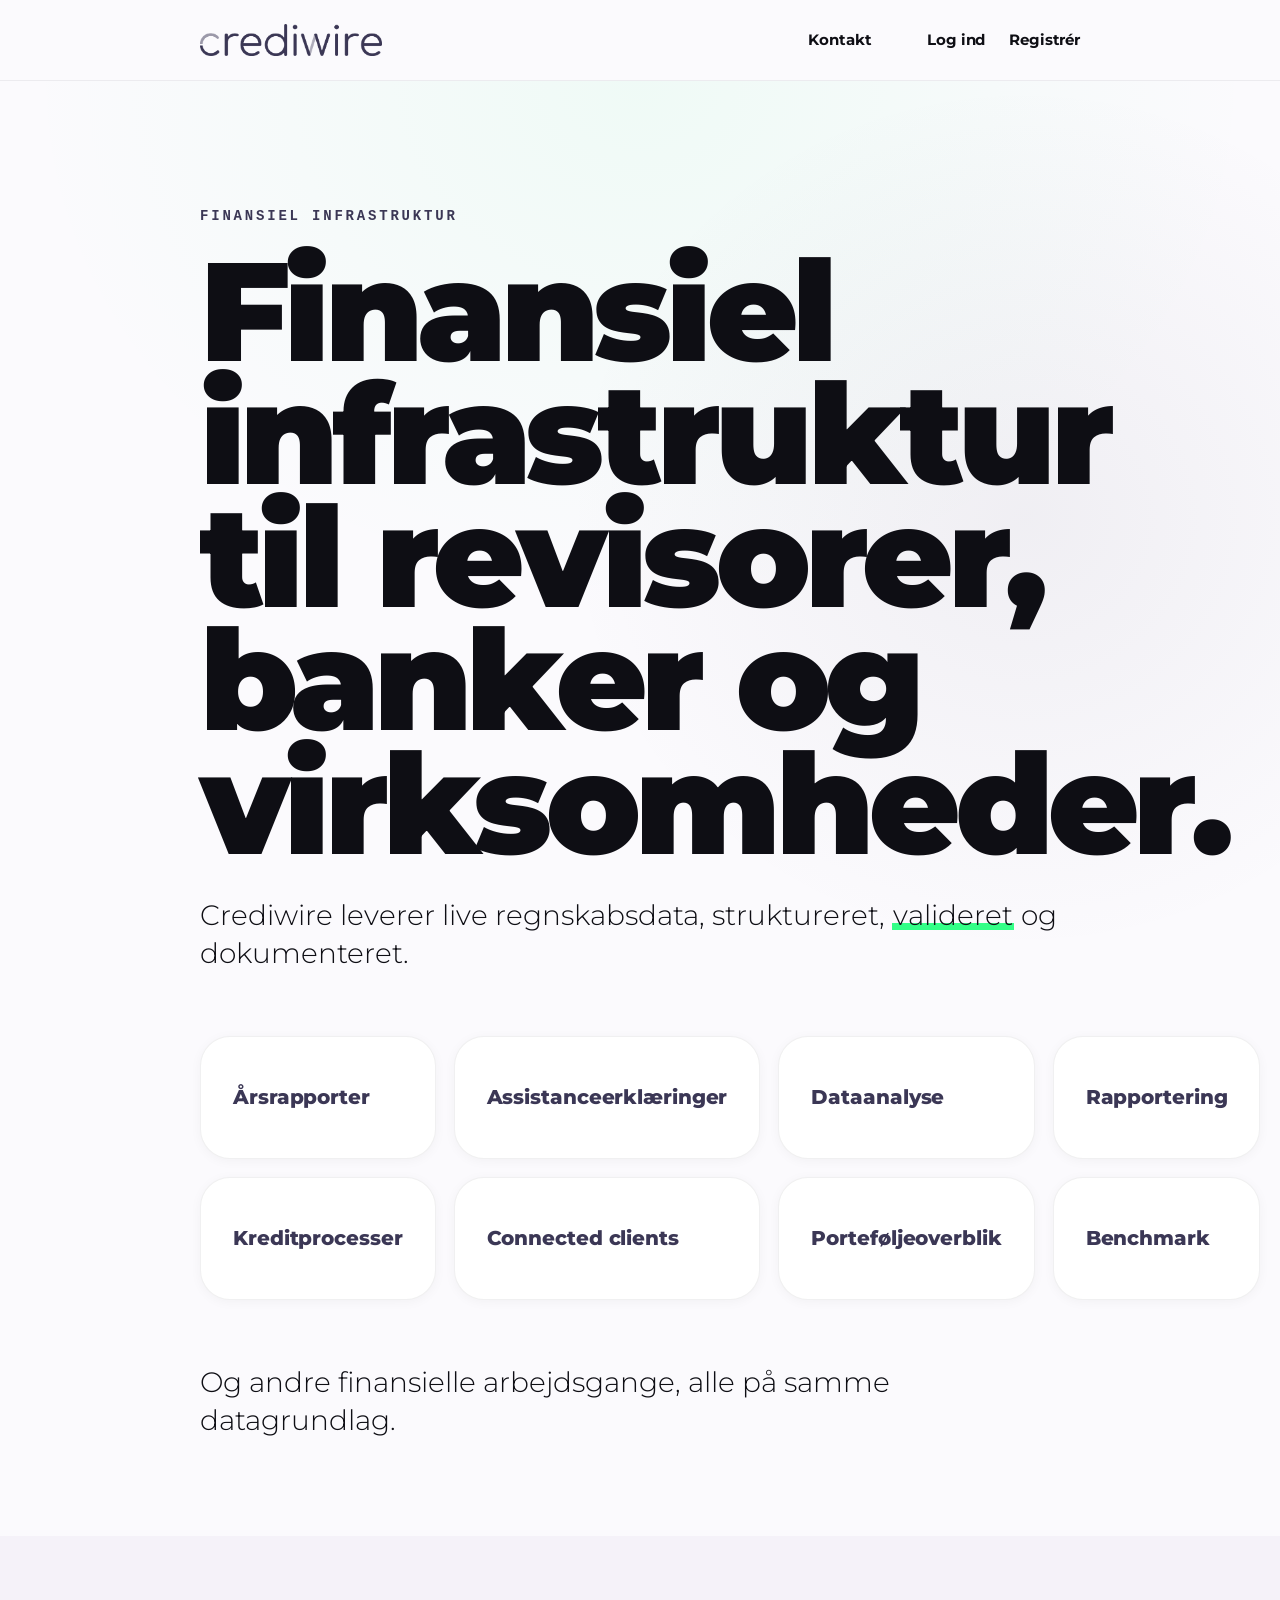
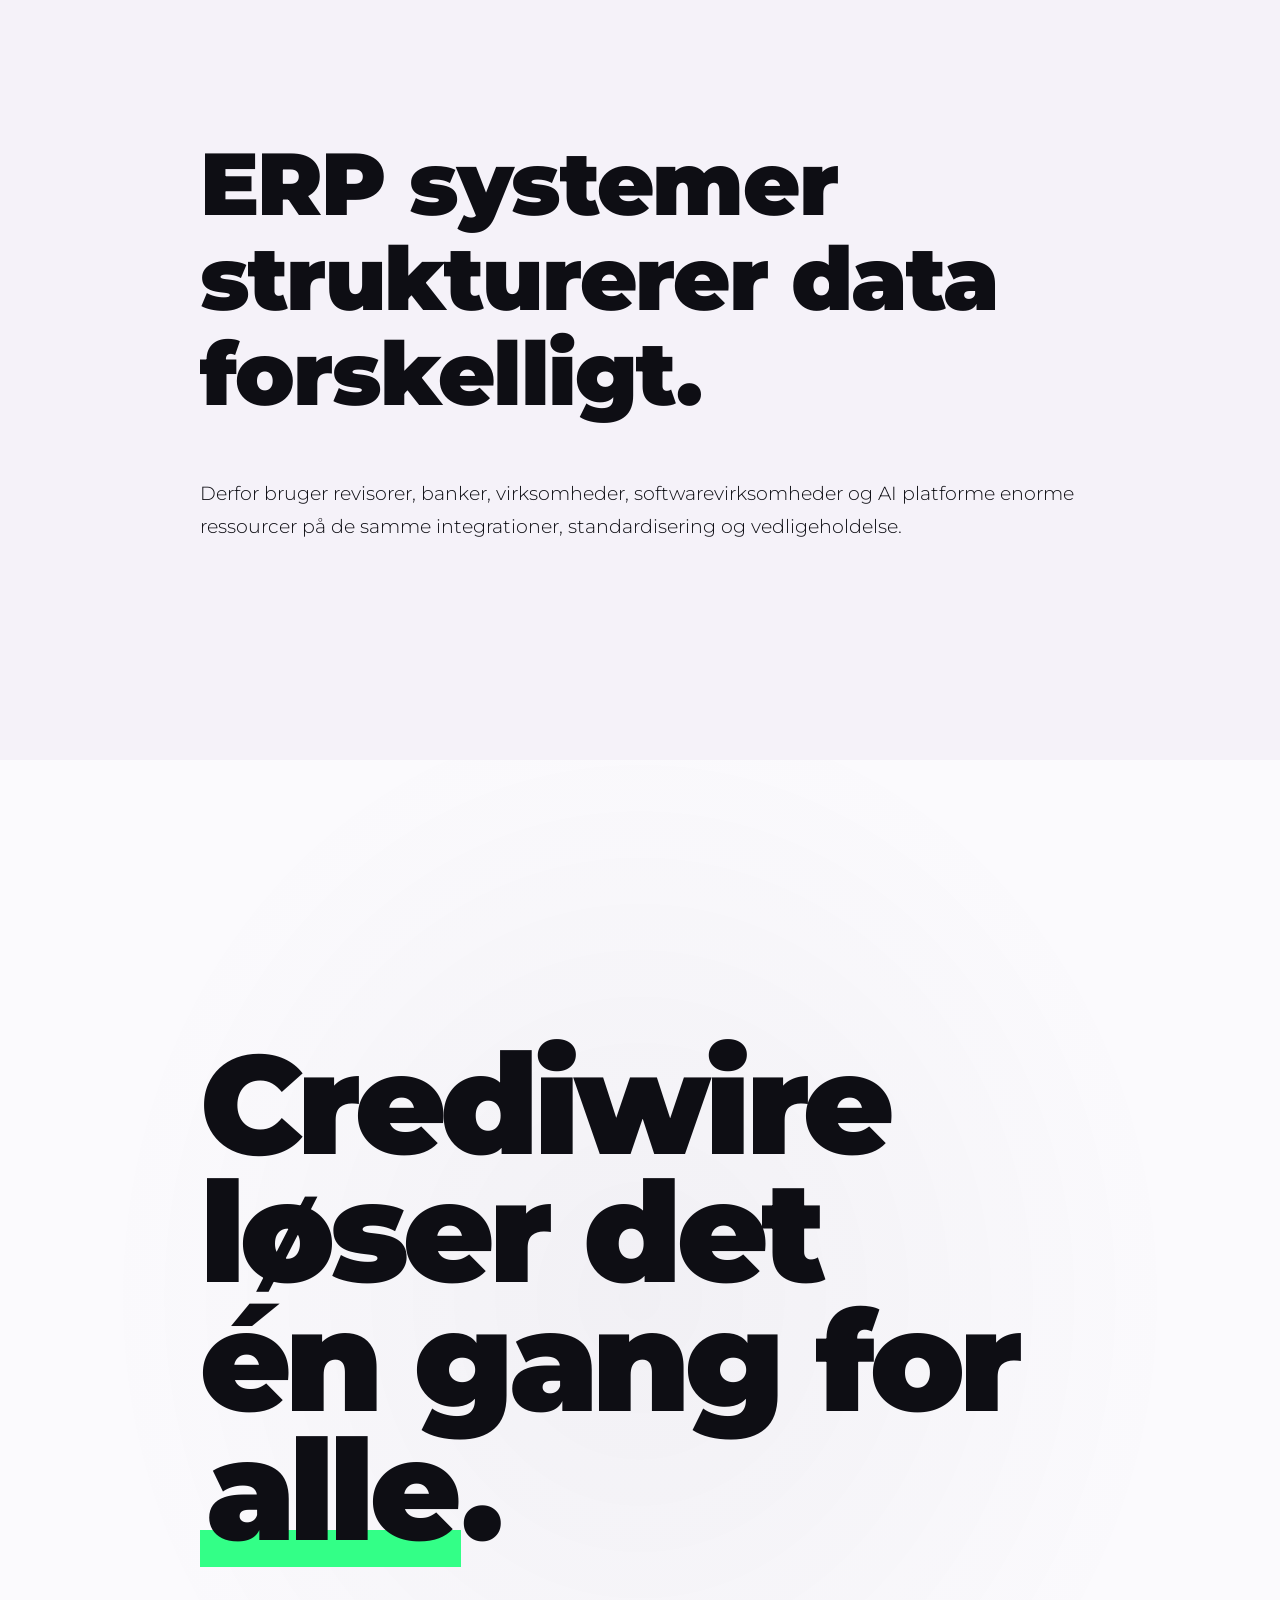
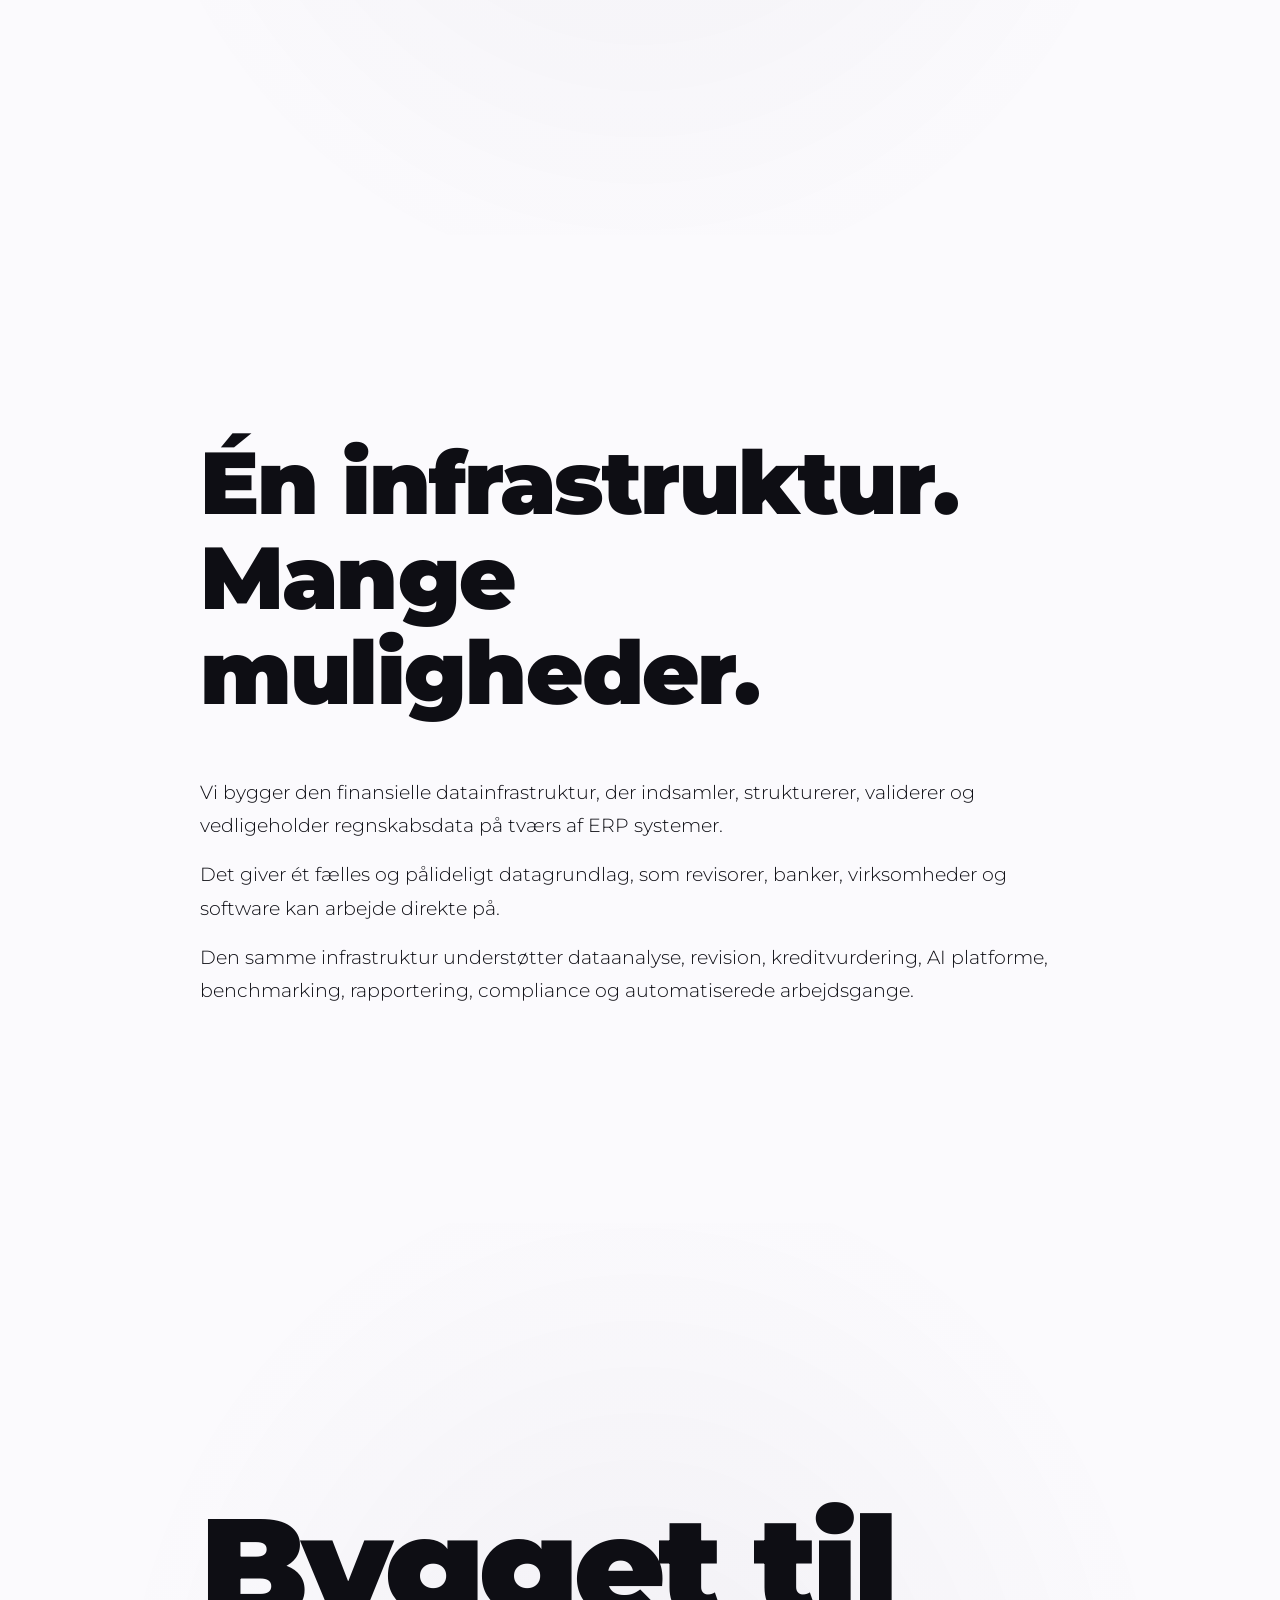
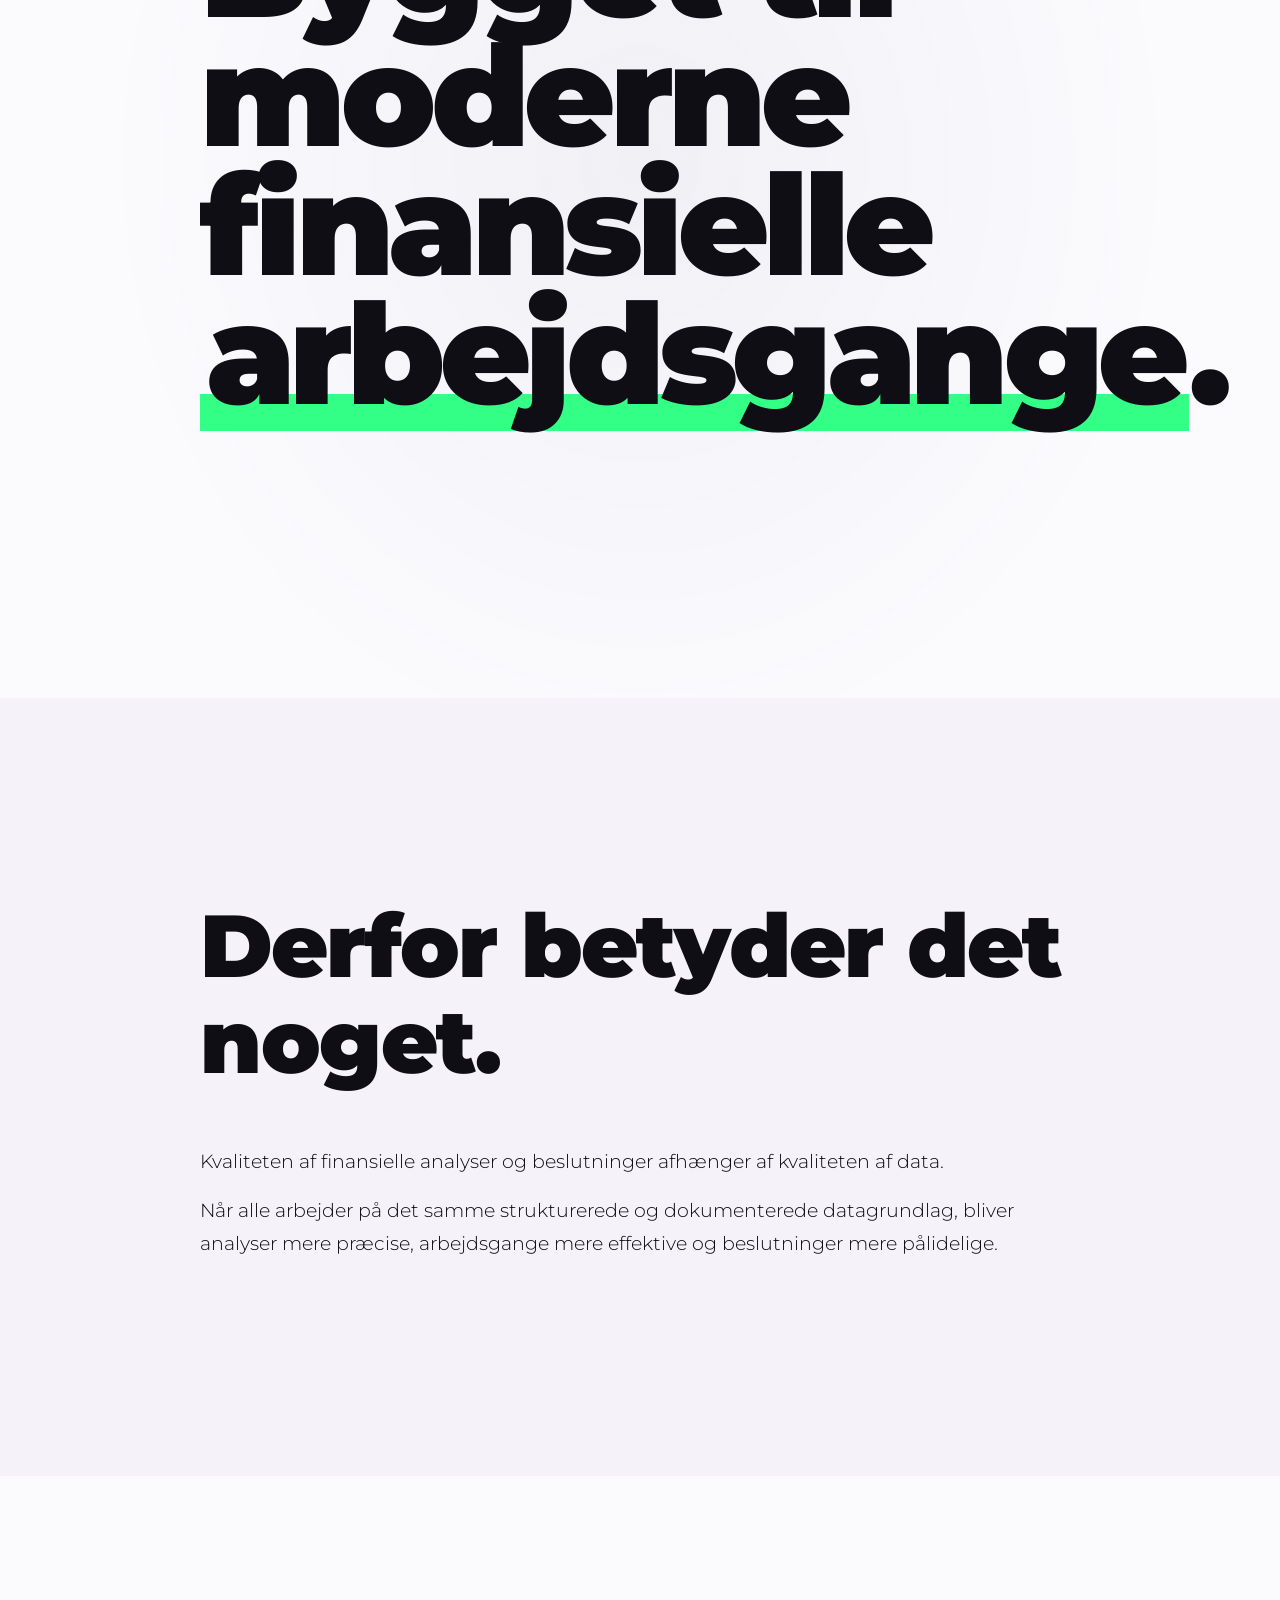
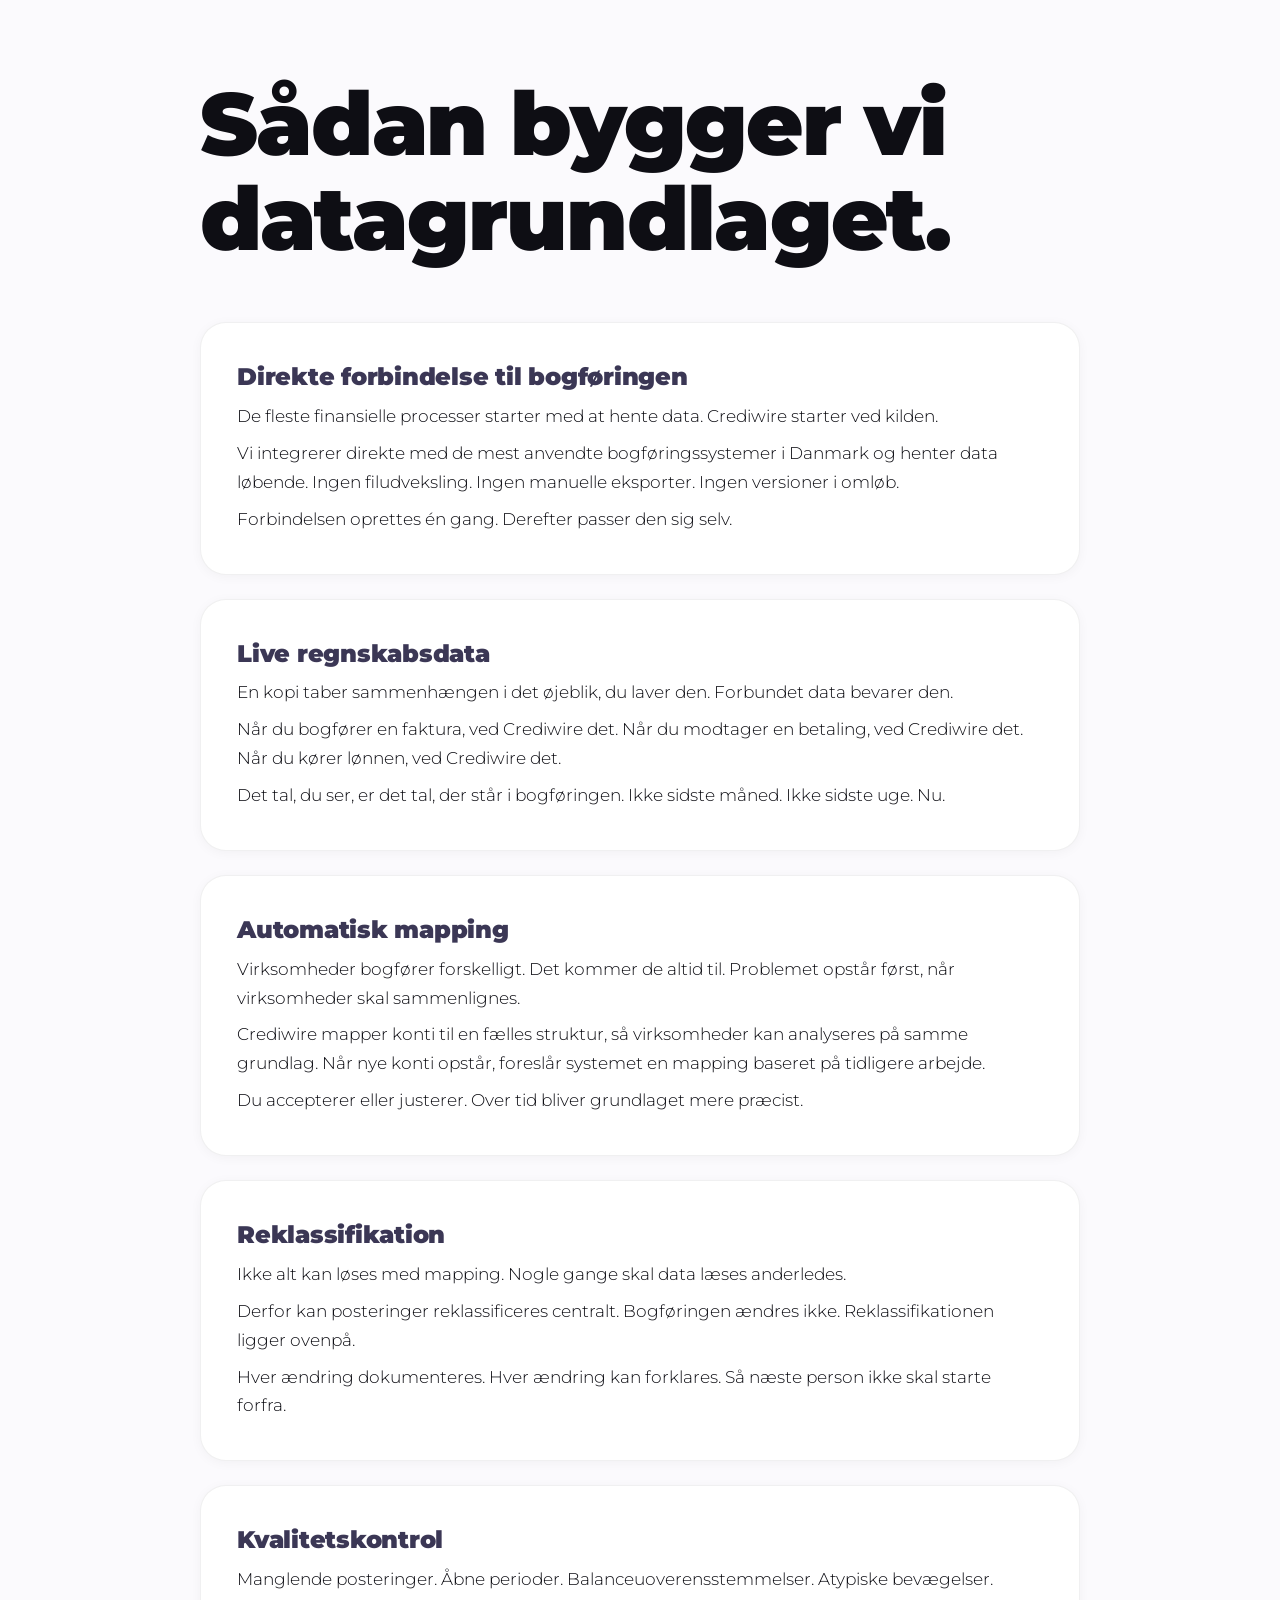
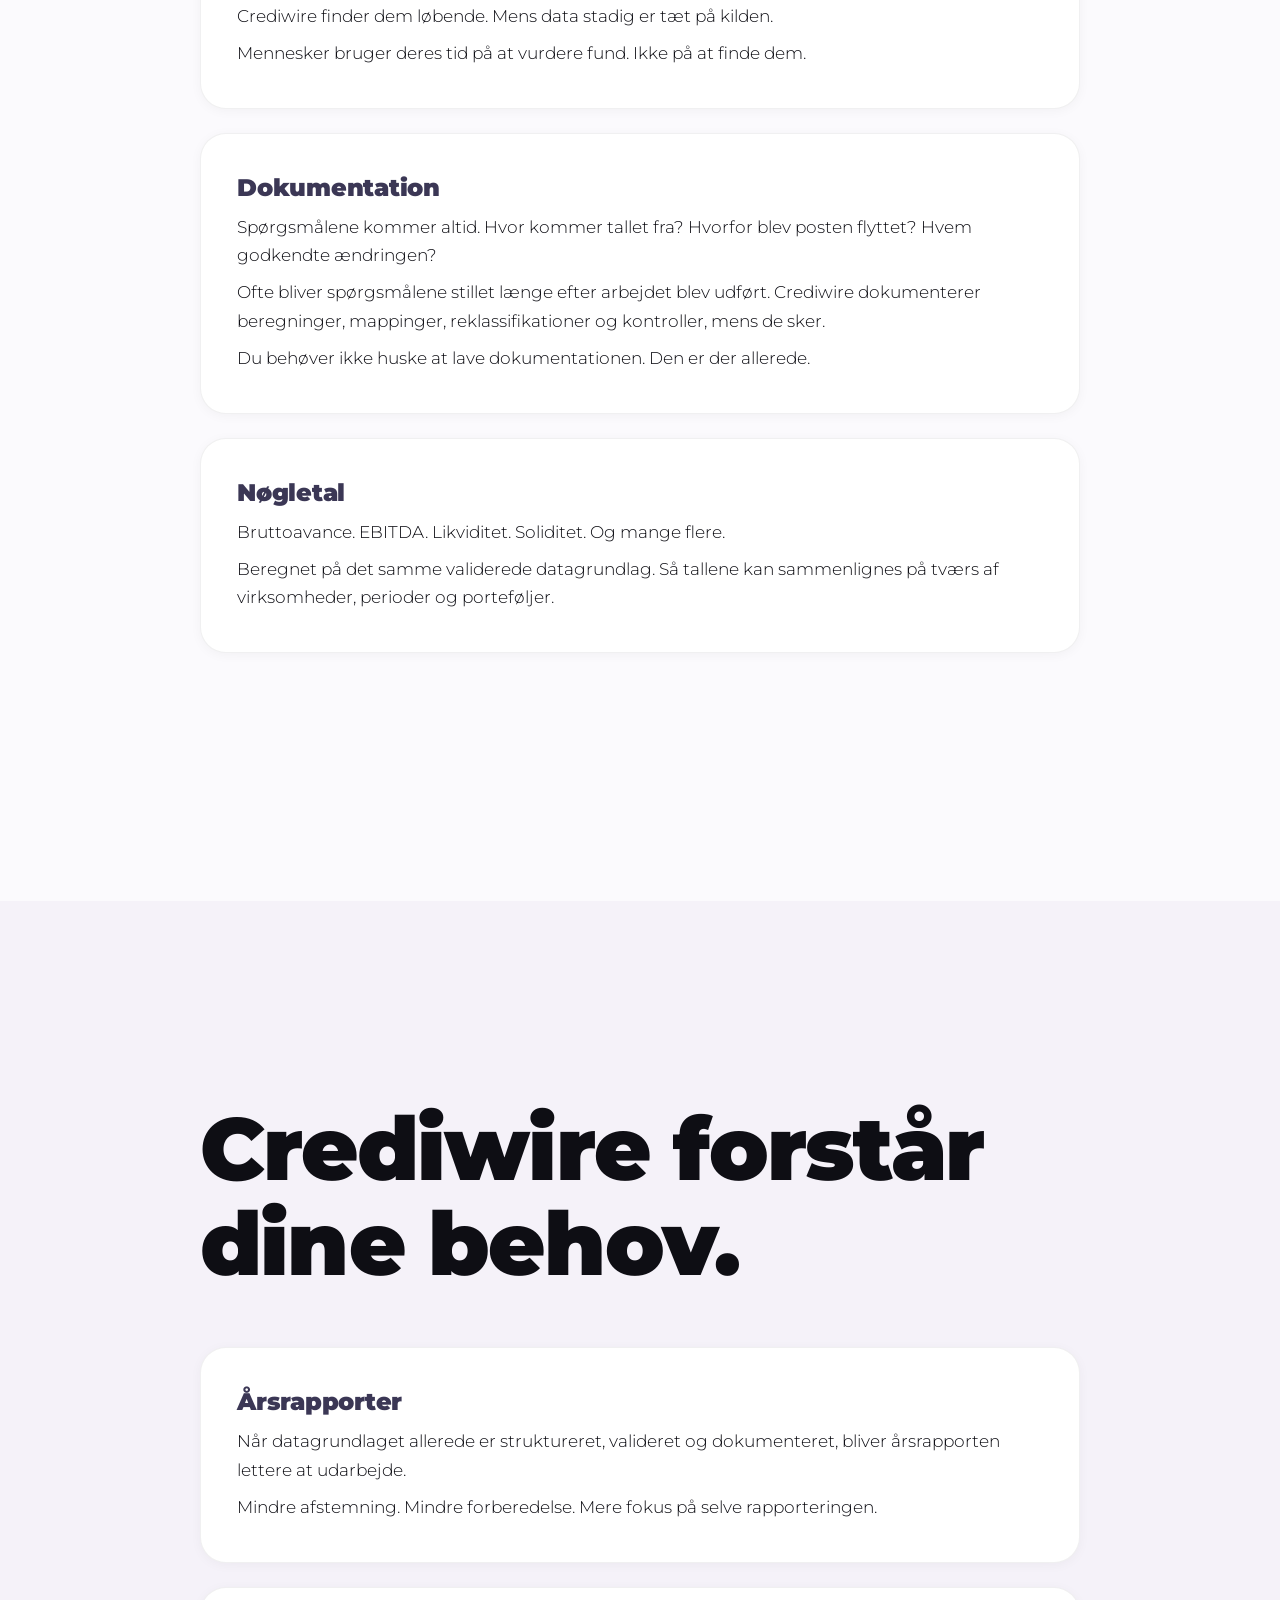
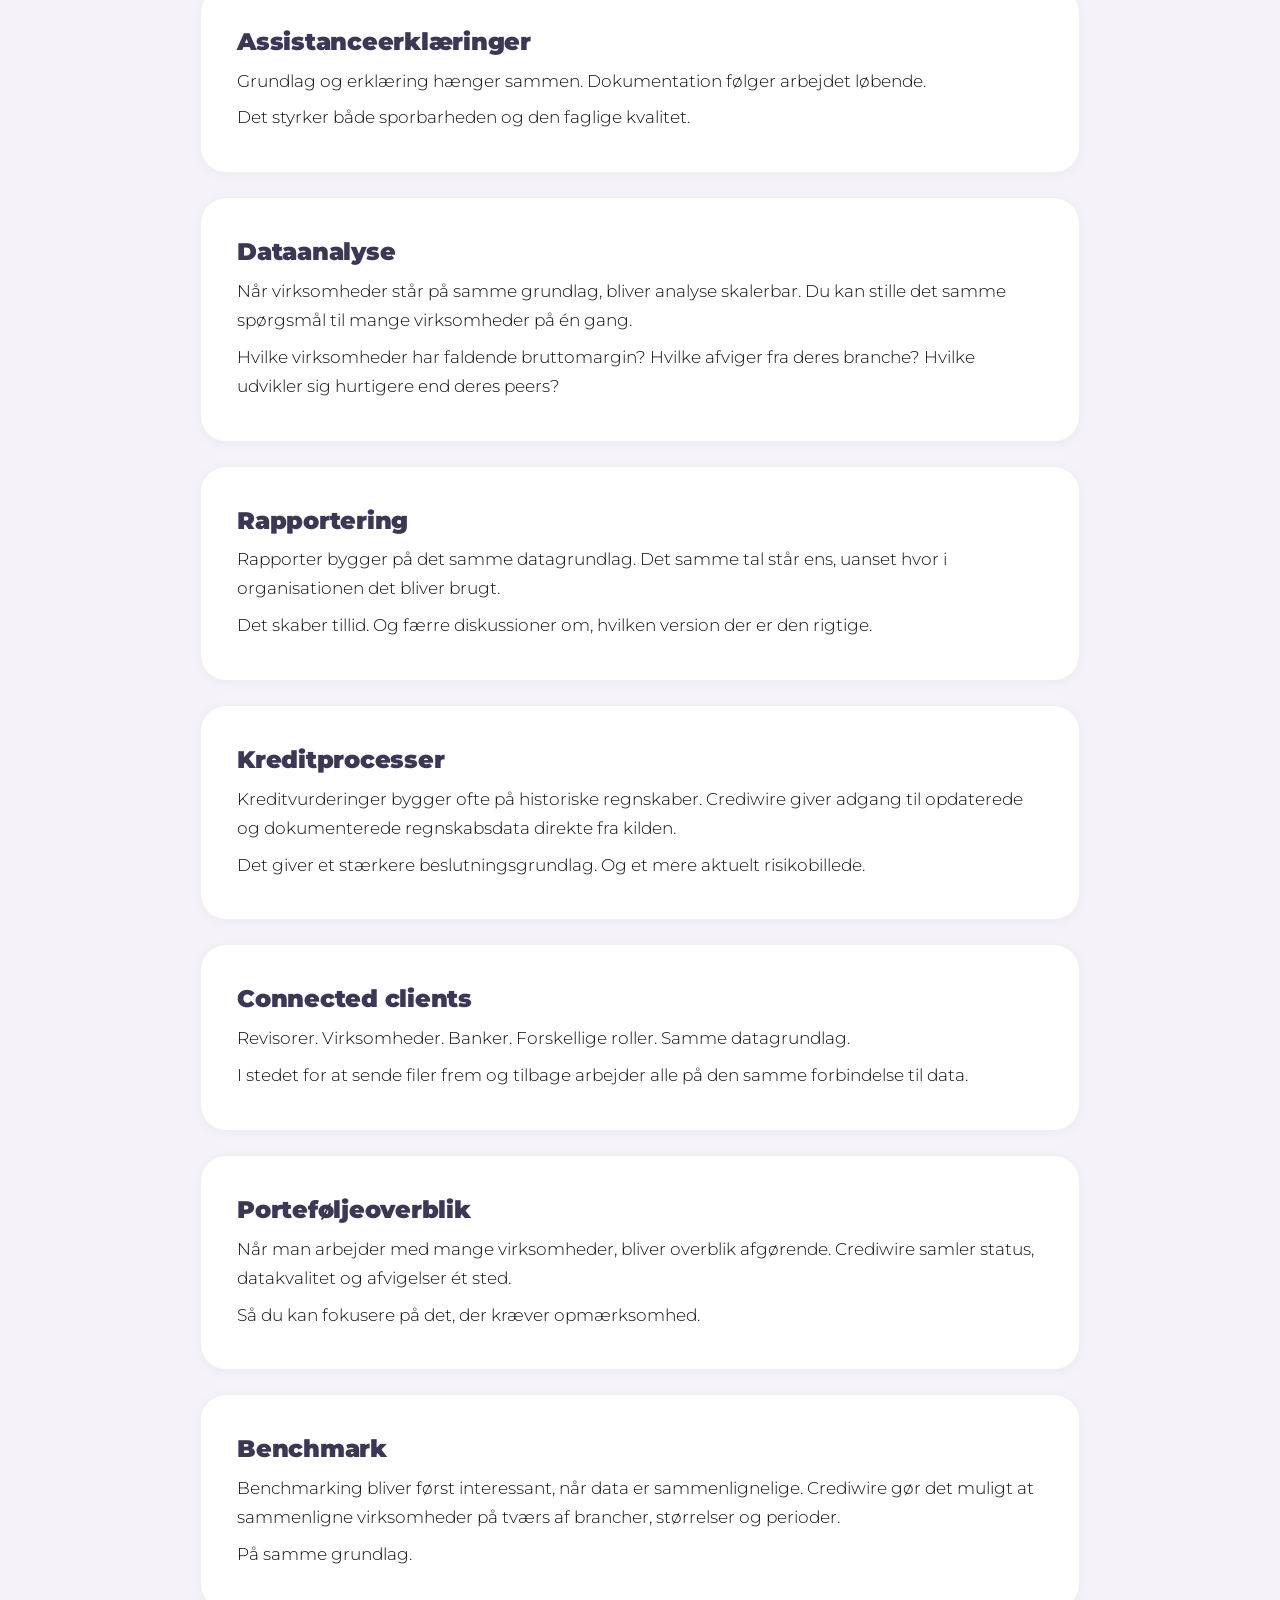
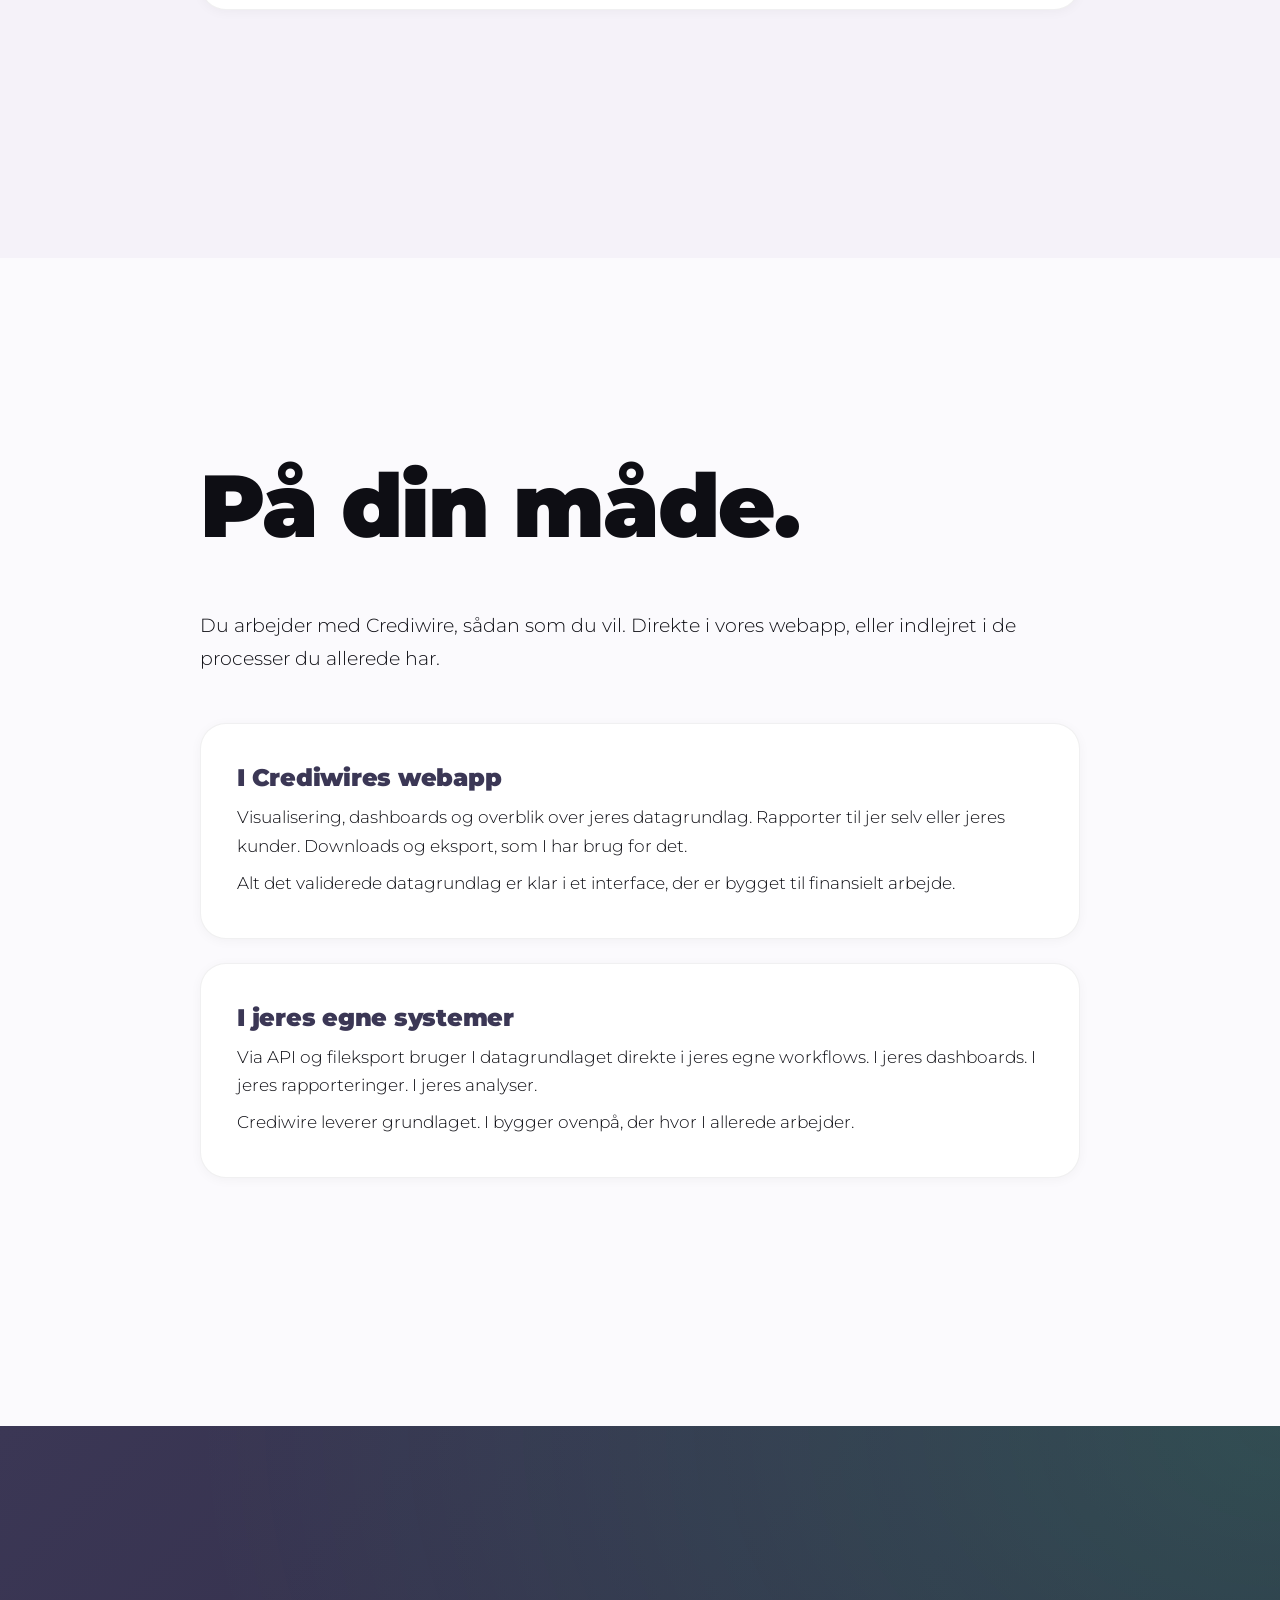
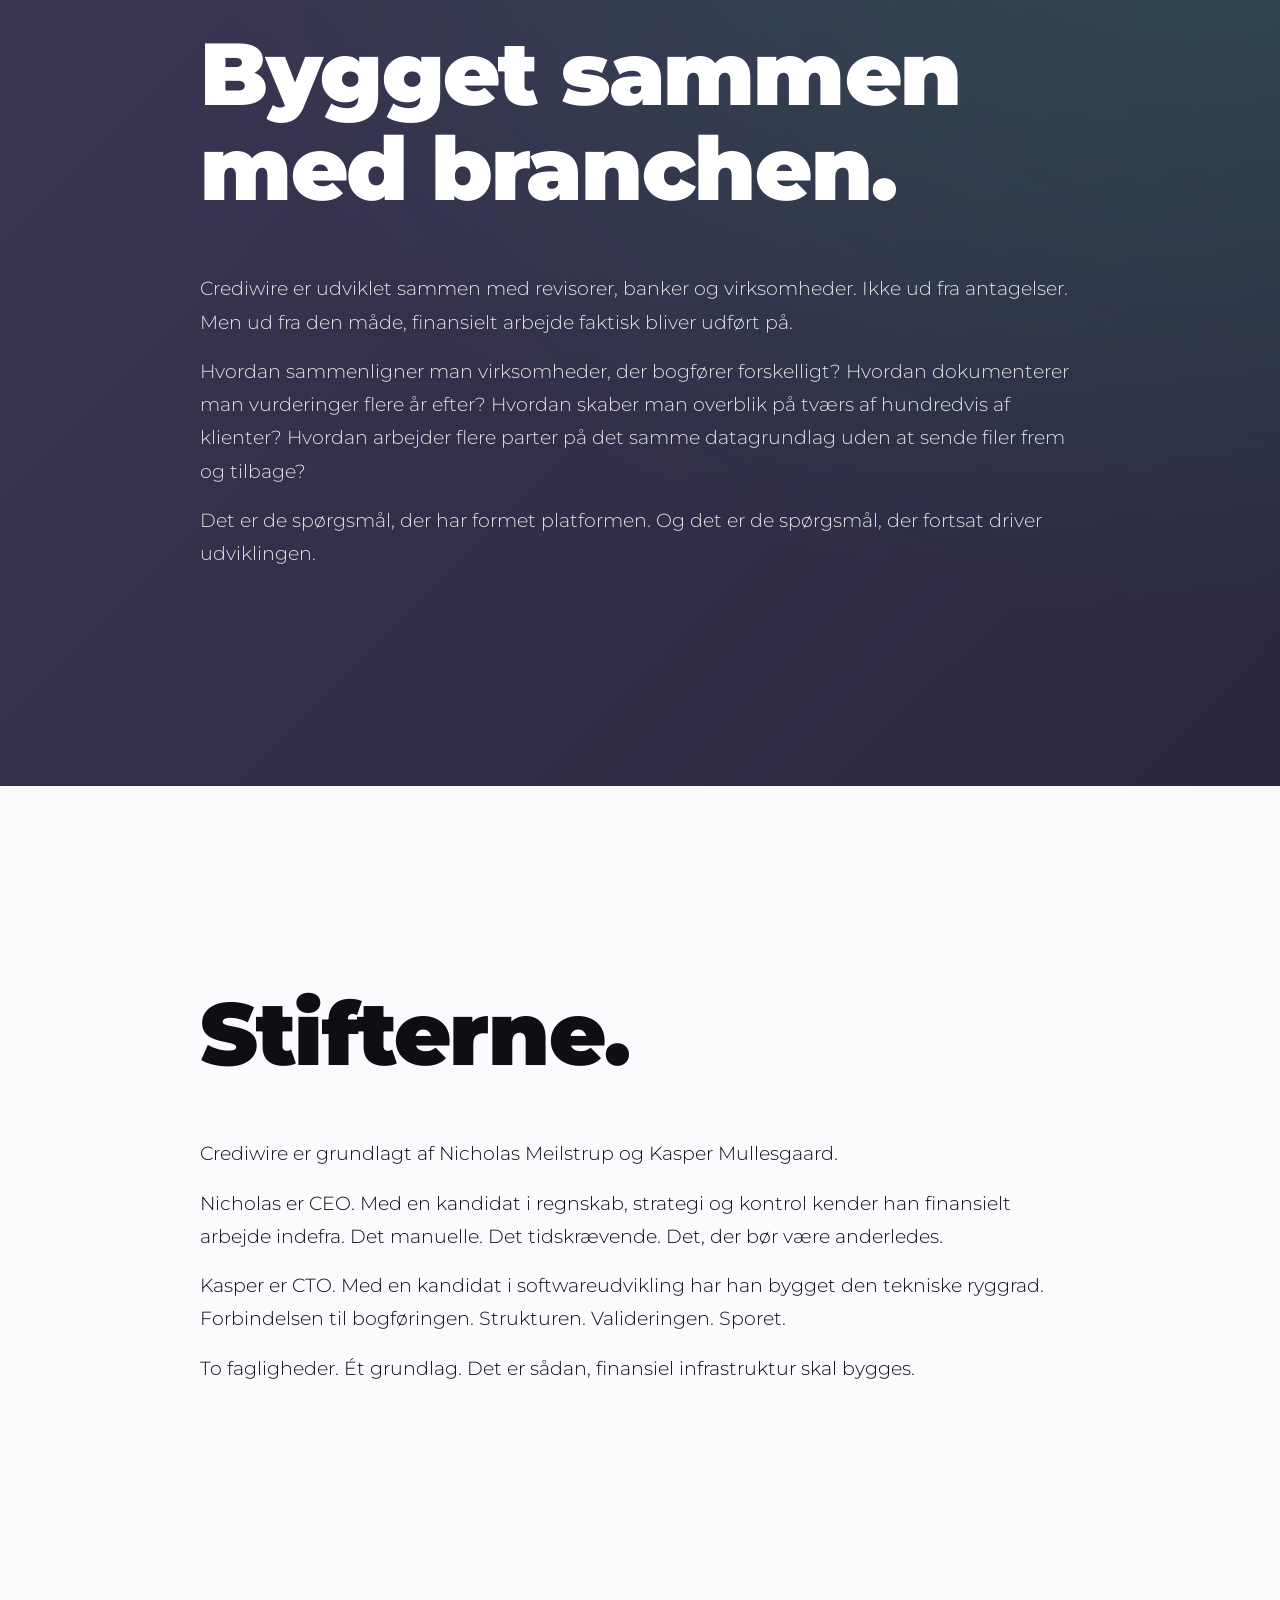
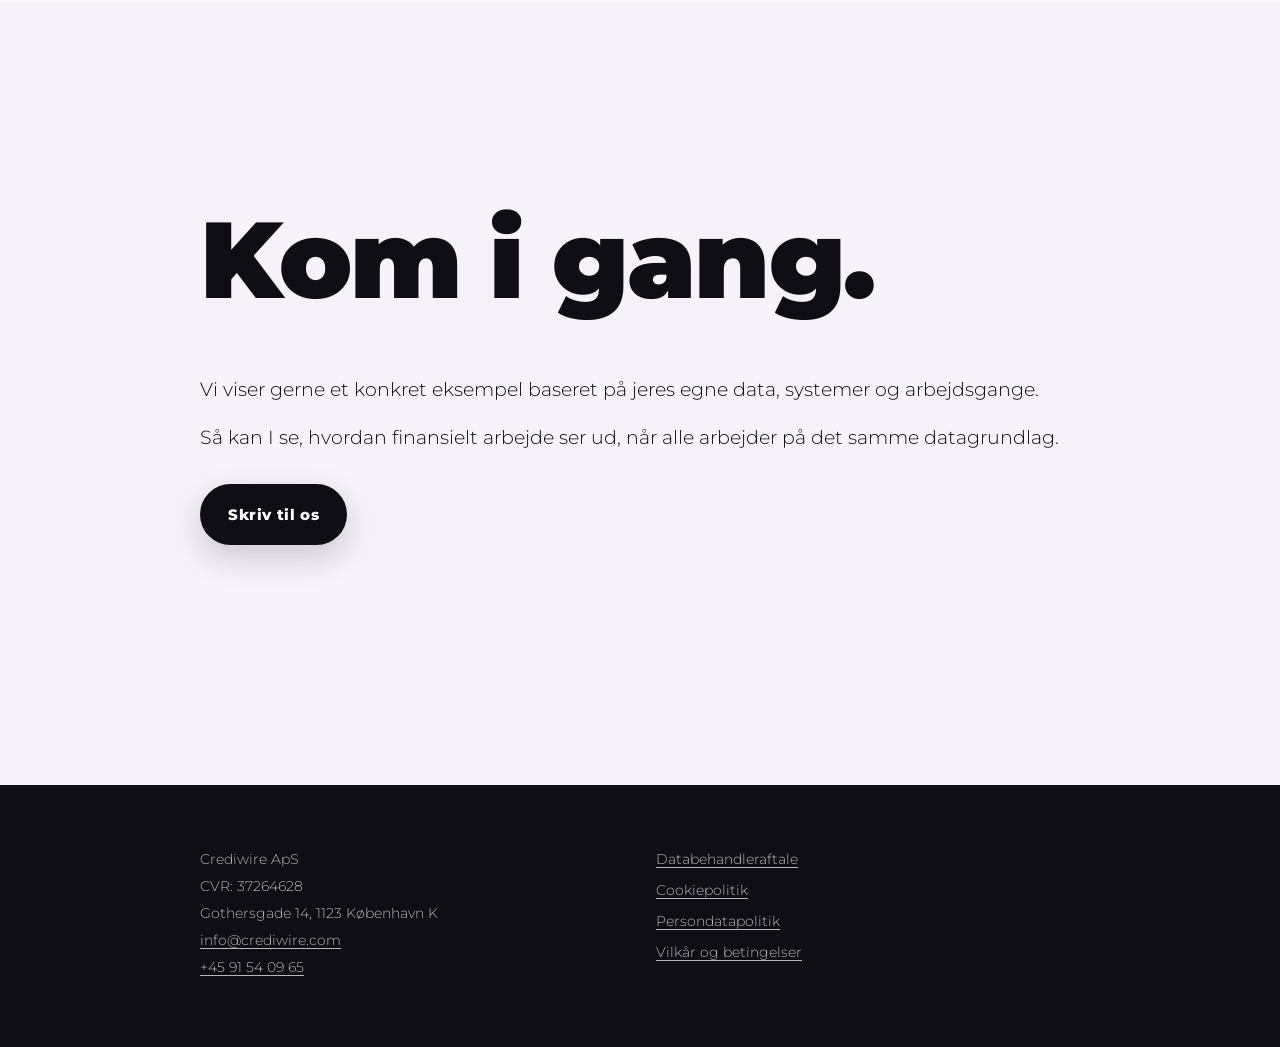
==== commit 0853e333: "Update site content and add interactive features Content: - Replace old problem/solution sections wi" ====
--- a/deploy/index.html
+++ b/deploy/index.html
@@ -47,14 +47,14 @@
         <h1>Finansiel infrastruktur til revisorer, banker og virksomheder.</h1>
         <p class="lead">Crediwire leverer live regnskabsdata, struktureret, <span class="hi">valideret</span> og dokumenteret.</p>
         <div class="tile-grid">
-          <div class="tile">Årsrapporter</div>
-          <div class="tile">Assistanceerklæringer</div>
-          <div class="tile">Dataanalyse</div>
-          <div class="tile">Rapportering</div>
-          <div class="tile">Kreditprocesser</div>
-          <div class="tile">Connected clients</div>
-          <div class="tile">Porteføljeoverblik</div>
-          <div class="tile">Benchmark</div>
+          <a class="tile" href="#aarsrapporter">Årsrapporter</a>
+          <a class="tile" href="#assistance">Assistanceerklæringer</a>
+          <a class="tile" href="#dataanalyse">Dataanalyse</a>
+          <a class="tile" href="#rapportering">Rapportering</a>
+          <a class="tile" href="#kreditprocesser">Kreditprocesser</a>
+          <a class="tile" href="#connected-clients">Connected clients</a>
+          <a class="tile" href="#portefoljeoverblik">Porteføljeoverblik</a>
+          <a class="tile" href="#benchmark">Benchmark</a>
         </div>
         <p class="lead">Og andre finansielle arbejdsgange, alle på samme datagrundlag.</p>
       </div>
@@ -62,29 +62,29 @@
 
     <section class="section tint">
       <div class="inner">
-        <h2>De samme regnskabsdata. Igen og igen.</h2>
-        <p>De fleste finansielle arbejdsgange bygger på de samme regnskabsdata. Årsrapporten gør. Rapporteringen gør. Kreditvurderingen gør. Analysen gør.</p>
-        <p>Alligevel starter de ofte hvert deres sted. Med hvert deres datasæt. Hver deres struktur. Hver deres dokumentation.</p>
-        <p>De samme regnskabsdata bliver behandlet igen og igen. Ikke fordi det skaber værdi. Men fordi grundlaget ikke er fælles.</p>
-      </div>
-    </section>
-
-    <section class="section">
-      <div class="inner">
-        <h2>Det er blevet normalt.</h2>
-        <p>Når data skal bruges til noget nyt, starter arbejdet ofte med at samle dem. Kontrollere dem. Forklare dem. Dokumentere dem.</p>
-        <p>Først derefter kan det egentlige arbejde begynde. Analysen. Vurderingen. Beslutningen.</p>
-        <p>Men måske burde tilliden være en del af grundlaget. Ikke noget, der skal genopbygges i hver proces.</p>
-      </div>
-    </section>
-
-    <div class="stat-wrap"><p class="stat">Tilliden burde være en del<br>af <span class="hi">grundlaget</span>.</p></div>
+        <h2>ERP systemer strukturerer data forskelligt.</h2>
+        <p>Derfor bruger revisorer, banker, virksomheder, softwarevirksomheder og AI platforme enorme ressourcer på de samme integrationer, standardisering og vedligeholdelse.</p>
+      </div>
+    </section>
+
+    <div class="stat-wrap"><p class="stat">Crediwire løser det<br>én gang for <span class="hi">alle</span>.</p></div>
+
+    <section class="section">
+      <div class="inner">
+        <h2>Én infrastruktur. Mange muligheder.</h2>
+        <p>Vi bygger den finansielle datainfrastruktur, der indsamler, strukturerer, validerer og vedligeholder regnskabsdata på tværs af ERP systemer.</p>
+        <p>Det giver ét fælles og pålideligt datagrundlag, som revisorer, banker, virksomheder og software kan arbejde direkte på.</p>
+        <p>Den samme infrastruktur understøtter dataanalyse, revision, kreditvurdering, AI platforme, benchmarking, rapportering, compliance og automatiserede arbejdsgange.</p>
+      </div>
+    </section>
+
+    <div class="stat-wrap"><p class="stat">Bygget til moderne<br>finansielle <span class="hi">arbejdsgange</span>.</p></div>
 
     <section class="section tint">
       <div class="inner">
-        <h2>Det er det grundlag, Crediwire skaber.</h2>
-        <p>Crediwire forbinder direkte til virksomhedens bogføringssystem. Data kommer ind løbende. De struktureres. De valideres. De dokumenteres.</p>
-        <p>Én gang. Så de kan bruges mange gange. På tværs af arbejdsgange. På tværs af organisationer. På tværs af virksomheder.</p>
+        <h2>Derfor betyder det noget.</h2>
+        <p>Kvaliteten af finansielle analyser og beslutninger afhænger af kvaliteten af data.</p>
+        <p>Når alle arbejder på det samme strukturerede og dokumenterede datagrundlag, bliver analyser mere præcise, arbejdsgange mere effektive og beslutninger mere pålidelige.</p>
       </div>
     </section>
 
@@ -146,55 +146,76 @@
 
     <section class="section tint">
       <div class="inner">
-        <h2>Hvad kan du bruge det til?</h2>
+        <h2>Crediwire forstår dine behov.</h2>
 
         <div class="feature-grid">
-          <div class="feature-box">
+          <div class="feature-box" id="aarsrapporter">
             <h4>Årsrapporter</h4>
             <p>Når datagrundlaget allerede er struktureret, valideret og dokumenteret, bliver årsrapporten lettere at udarbejde.</p>
             <p>Mindre afstemning. Mindre forberedelse. Mere fokus på selve rapporteringen.</p>
           </div>
 
-          <div class="feature-box">
+          <div class="feature-box" id="assistance">
             <h4>Assistanceerklæringer</h4>
             <p>Grundlag og erklæring hænger sammen. Dokumentation følger arbejdet løbende.</p>
             <p>Det styrker både sporbarheden og den faglige kvalitet.</p>
           </div>
 
-          <div class="feature-box">
+          <div class="feature-box" id="dataanalyse">
             <h4>Dataanalyse</h4>
             <p>Når virksomheder står på samme grundlag, bliver analyse skalerbar. Du kan stille det samme spørgsmål til mange virksomheder på én gang.</p>
             <p>Hvilke virksomheder har faldende bruttomargin? Hvilke afviger fra deres branche? Hvilke udvikler sig hurtigere end deres peers?</p>
           </div>
 
-          <div class="feature-box">
+          <div class="feature-box" id="rapportering">
             <h4>Rapportering</h4>
             <p>Rapporter bygger på det samme datagrundlag. Det samme tal står ens, uanset hvor i organisationen det bliver brugt.</p>
             <p>Det skaber tillid. Og færre diskussioner om, hvilken version der er den rigtige.</p>
           </div>
 
-          <div class="feature-box">
+          <div class="feature-box" id="kreditprocesser">
             <h4>Kreditprocesser</h4>
             <p>Kreditvurderinger bygger ofte på historiske regnskaber. Crediwire giver adgang til opdaterede og dokumenterede regnskabsdata direkte fra kilden.</p>
             <p>Det giver et stærkere beslutningsgrundlag. Og et mere aktuelt risikobillede.</p>
           </div>
 
-          <div class="feature-box">
+          <div class="feature-box" id="connected-clients">
             <h4>Connected clients</h4>
             <p>Revisorer. Virksomheder. Banker. Forskellige roller. Samme datagrundlag.</p>
             <p>I stedet for at sende filer frem og tilbage arbejder alle på den samme forbindelse til data.</p>
           </div>
 
-          <div class="feature-box">
+          <div class="feature-box" id="portefoljeoverblik">
             <h4>Porteføljeoverblik</h4>
             <p>Når man arbejder med mange virksomheder, bliver overblik afgørende. Crediwire samler status, datakvalitet og afvigelser ét sted.</p>
             <p>Så du kan fokusere på det, der kræver opmærksomhed.</p>
           </div>
 
-          <div class="feature-box">
+          <div class="feature-box" id="benchmark">
             <h4>Benchmark</h4>
             <p>Benchmarking bliver først interessant, når data er sammenlignelige. Crediwire gør det muligt at sammenligne virksomheder på tværs af brancher, størrelser og perioder.</p>
             <p>På samme grundlag.</p>
+          </div>
+        </div>
+      </div>
+    </section>
+
+    <section class="section">
+      <div class="inner">
+        <h2>På din måde.</h2>
+        <p>Du arbejder med Crediwire, sådan som du vil. Direkte i vores webapp, eller indlejret i de processer du allerede har.</p>
+
+        <div class="feature-grid">
+          <div class="feature-box">
+            <h4>I Crediwires webapp</h4>
+            <p>Visualisering, dashboards og overblik over jeres datagrundlag. Rapporter til jer selv eller jeres kunder. Downloads og eksport, som I har brug for det.</p>
+            <p>Alt det validerede datagrundlag er klar i et interface, der er bygget til finansielt arbejde.</p>
+          </div>
+
+          <div class="feature-box">
+            <h4>I jeres egne systemer</h4>
+            <p>Via API og fileksport bruger I datagrundlaget direkte i jeres egne workflows. I jeres dashboards. I jeres rapporteringer. I jeres analyser.</p>
+            <p>Crediwire leverer grundlaget. I bygger ovenpå, der hvor I allerede arbejder.</p>
           </div>
         </div>
       </div>
@@ -206,6 +227,16 @@
         <p>Crediwire er udviklet sammen med revisorer, banker og virksomheder. Ikke ud fra antagelser. Men ud fra den måde, finansielt arbejde faktisk bliver udført på.</p>
         <p>Hvordan sammenligner man virksomheder, der bogfører forskelligt? Hvordan dokumenterer man vurderinger flere år efter? Hvordan skaber man overblik på tværs af hundredvis af klienter? Hvordan arbejder flere parter på det samme datagrundlag uden at sende filer frem og tilbage?</p>
         <p>Det er de spørgsmål, der har formet platformen. Og det er de spørgsmål, der fortsat driver udviklingen.</p>
+      </div>
+    </section>
+
+    <section class="section">
+      <div class="inner">
+        <h2>Stifterne.</h2>
+        <p>Crediwire er grundlagt af Nicholas Meilstrup og Kasper Mullesgaard.</p>
+        <p>Nicholas er CEO. Med en kandidat i regnskab, strategi og kontrol kender han finansielt arbejde indefra. Det manuelle. Det tidskrævende. Det, der bør være anderledes.</p>
+        <p>Kasper er CTO. Med en kandidat i softwareudvikling har han bygget den tekniske ryggrad. Forbindelsen til bogføringen. Strukturen. Valideringen. Sporet.</p>
+        <p>To fagligheder. Ét grundlag. Det er sådan, finansiel infrastruktur skal bygges.</p>
       </div>
     </section>
 
--- a/deploy/shared.css
+++ b/deploy/shared.css
@@ -19,6 +19,7 @@
   -moz-osx-font-smoothing: grayscale;
   -webkit-text-size-adjust: 100%;
   text-size-adjust: 100%;
+  scroll-behavior: smooth;
 }
 body {
   margin: 0;
@@ -220,6 +221,7 @@
   margin: 28px 0 28px;
 }
 .tile {
+  display: block;
   padding: 18px 14px;
   background: var(--white);
   color: var(--purple);
@@ -231,6 +233,14 @@
   border-radius: 16px;
   box-shadow: 0 2px 12px rgba(14,14,20,0.04);
   overflow-wrap: break-word;
+  text-decoration: none;
+  cursor: pointer;
+  transition: transform 0.15s ease, box-shadow 0.15s ease, border-color 0.15s ease;
+}
+.tile:hover {
+  transform: translateY(-1px);
+  box-shadow: 0 8px 20px rgba(14,14,20,0.08);
+  border-color: rgba(59,55,85,0.18);
 }
 
 /* ===== FEATURE BOXES (one column always) ===== */
@@ -247,6 +257,12 @@
   border: 1px solid rgba(14,14,20,0.06);
   border-radius: 18px;
   box-shadow: 0 2px 12px rgba(14,14,20,0.04);
+  scroll-margin-top: 80px;
+  transition: border-color 0.3s ease, box-shadow 0.3s ease;
+}
+.feature-box:target {
+  border-color: rgba(59,55,85,0.35);
+  box-shadow: 0 12px 32px rgba(59,55,85,0.10);
 }
 .feature-box h4 {
   margin: 0 0 10px;
@@ -264,6 +280,98 @@
   overflow-wrap: break-word;
 }
 .feature-box p:last-child { margin-bottom: 0; }
+
+/* ===== STEPS (3-step flow) ===== */
+.steps {
+  display: grid;
+  gap: 14px;
+  margin: 36px 0;
+}
+.step {
+  padding: 28px 24px;
+  background: var(--white);
+  color: var(--ink);
+  border: 1px solid rgba(14,14,20,0.06);
+  border-radius: 18px;
+  box-shadow: 0 2px 12px rgba(14,14,20,0.04);
+}
+.step-number {
+  display: block;
+  margin-bottom: 12px;
+  font-family: ui-monospace, "SF Mono", Menlo, monospace;
+  font-size: 11px;
+  font-weight: 800;
+  letter-spacing: 0.2em;
+  text-transform: uppercase;
+  color: var(--purple);
+}
+.step h3 {
+  margin: 0 0 10px;
+  font-size: 20px;
+  font-weight: 900;
+  letter-spacing: -0.015em;
+  color: var(--purple);
+  line-height: 1.2;
+}
+.step p {
+  margin: 0;
+  font-size: 15.5px;
+  line-height: 1.6;
+  color: var(--ink);
+}
+.step-arrow {
+  text-align: center;
+  font-size: 28px;
+  font-weight: 300;
+  color: var(--purple);
+  line-height: 1;
+  user-select: none;
+}
+
+/* ===== TEAM GRID ===== */
+.team-grid {
+  display: grid;
+  grid-template-columns: 1fr;
+  gap: 36px;
+  margin: 40px auto 0;
+  max-width: 600px;
+}
+.team-card {
+  text-align: center;
+}
+.team-photo {
+  margin: 0 auto 20px;
+  border-radius: 24px;
+  aspect-ratio: 4 / 5;
+  width: 100%;
+  max-width: 280px;
+  background-color: #2A2740;
+  background-size: cover;
+  background-position: center;
+  background-repeat: no-repeat;
+  box-shadow: 0 12px 32px rgba(14,14,20,0.10);
+}
+.team-card h4 {
+  margin: 0 0 8px;
+  font-size: 22px;
+  font-weight: 900;
+  letter-spacing: -0.015em;
+  color: var(--ink);
+}
+.team-card .role {
+  margin: 0 0 6px;
+  font-size: 14px;
+  font-weight: 800;
+  color: var(--purple);
+  letter-spacing: 0.01em;
+}
+.team-card .bio {
+  margin: 0 auto;
+  font-size: 14px;
+  line-height: 1.55;
+  color: var(--ink-mute);
+  max-width: 280px;
+}
 
 /* ===== STATEMENT ===== */
 .stat-wrap {
@@ -347,6 +455,22 @@
   .feature-box { padding: 32px 28px; border-radius: 22px; }
   .feature-box h4 { font-size: 20px; }
   .feature-box p { font-size: 15.5px; }
+
+  .step { padding: 36px 32px; }
+  .step h3 { font-size: 24px; }
+  .step p { font-size: 17px; }
+  .step-arrow { font-size: 32px; }
+
+  .team-grid {
+    grid-template-columns: 1fr 1fr;
+    gap: 48px;
+    max-width: 800px;
+    margin: 56px auto 0;
+  }
+  .team-photo { max-width: 320px; }
+  .team-card h4 { font-size: 26px; }
+  .team-card .role { font-size: 15px; }
+  .team-card .bio { font-size: 15px; max-width: 320px; }
 
   .stat-wrap { padding: 120px 32px; }
   .stat { font-size: 48px; }
